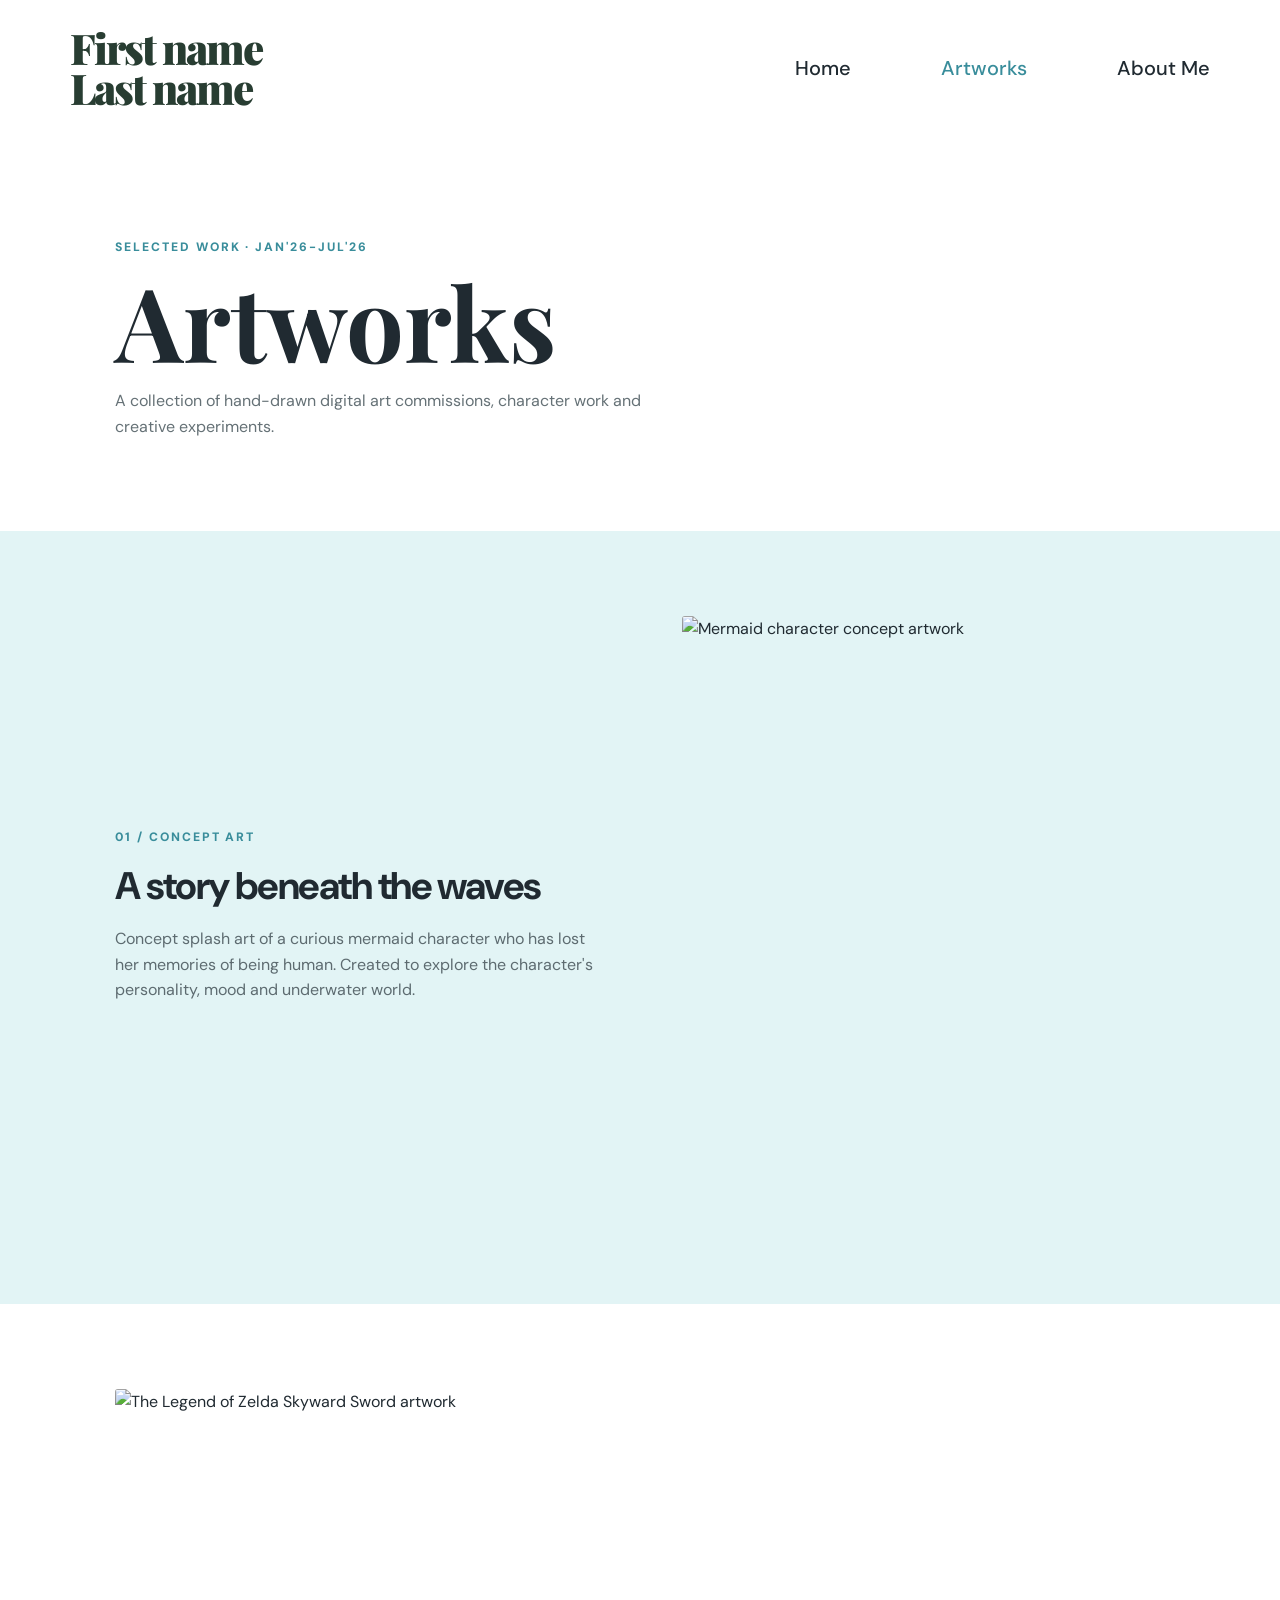
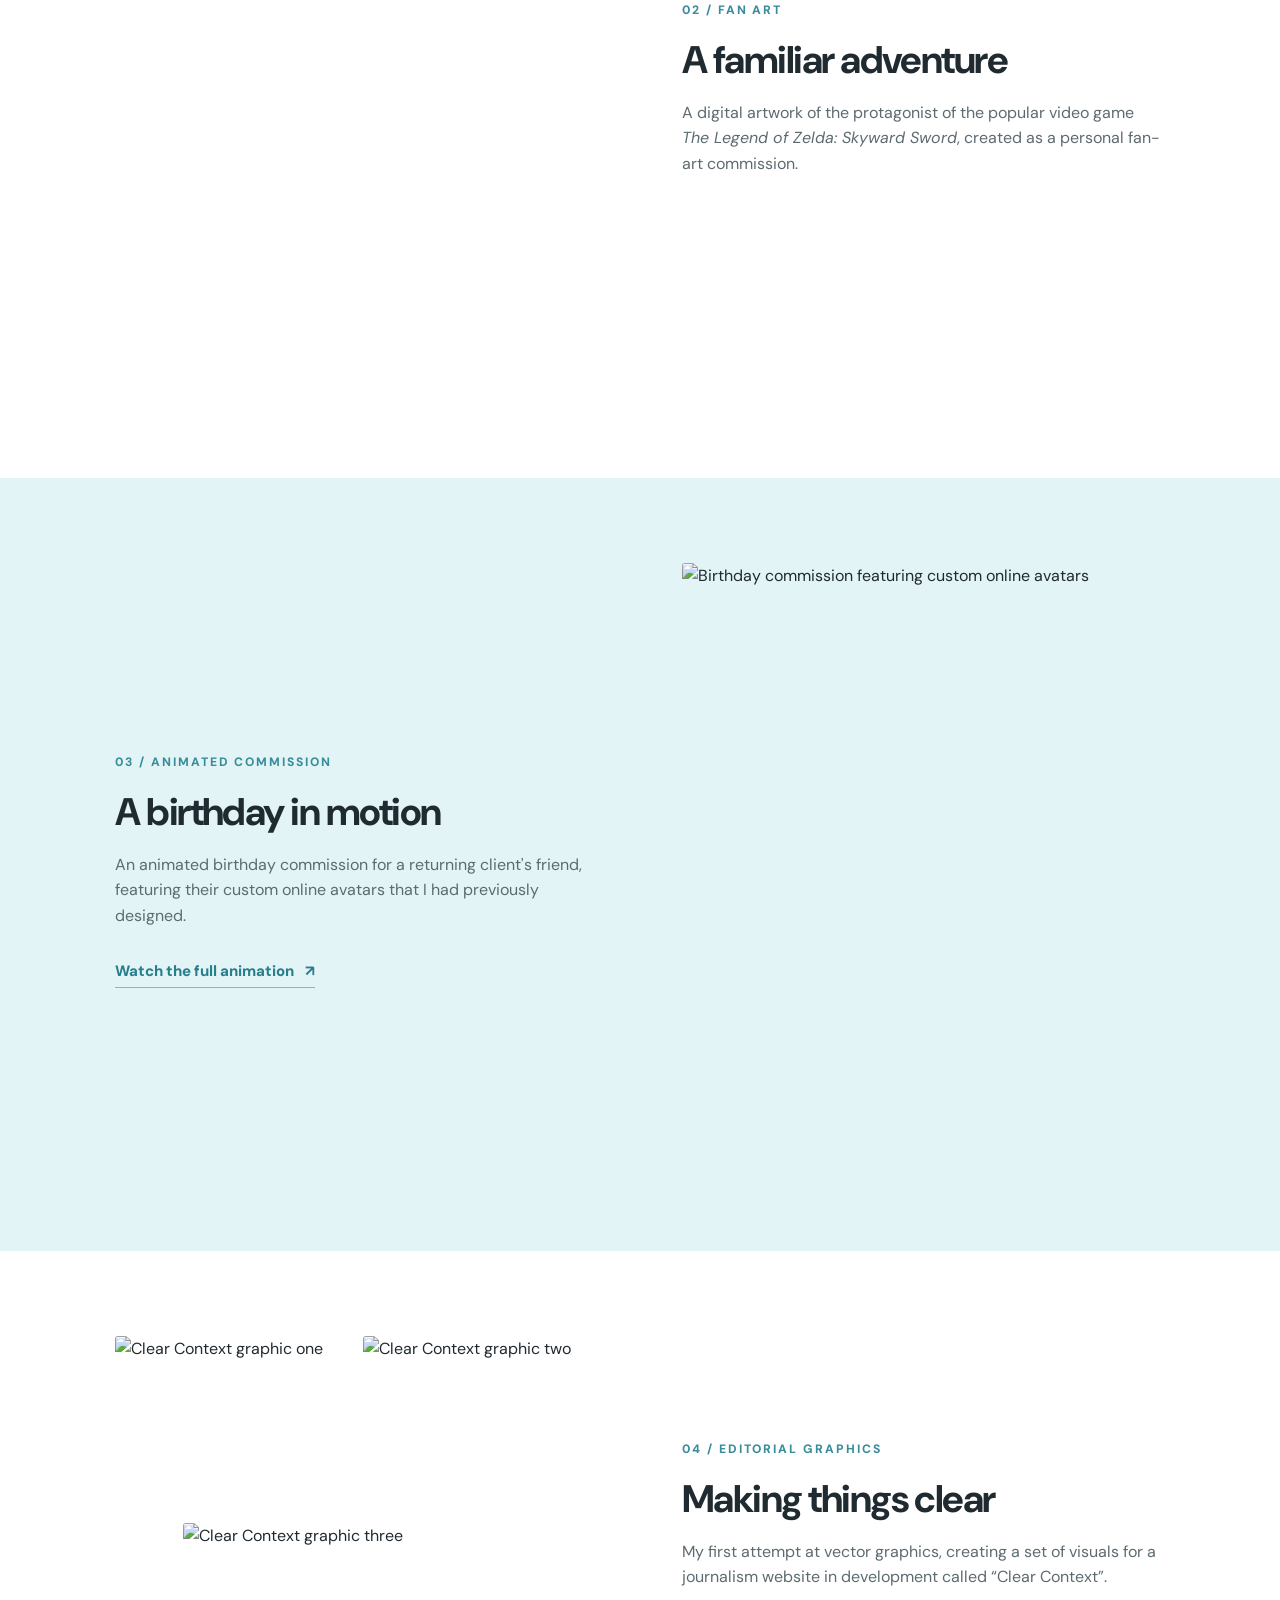
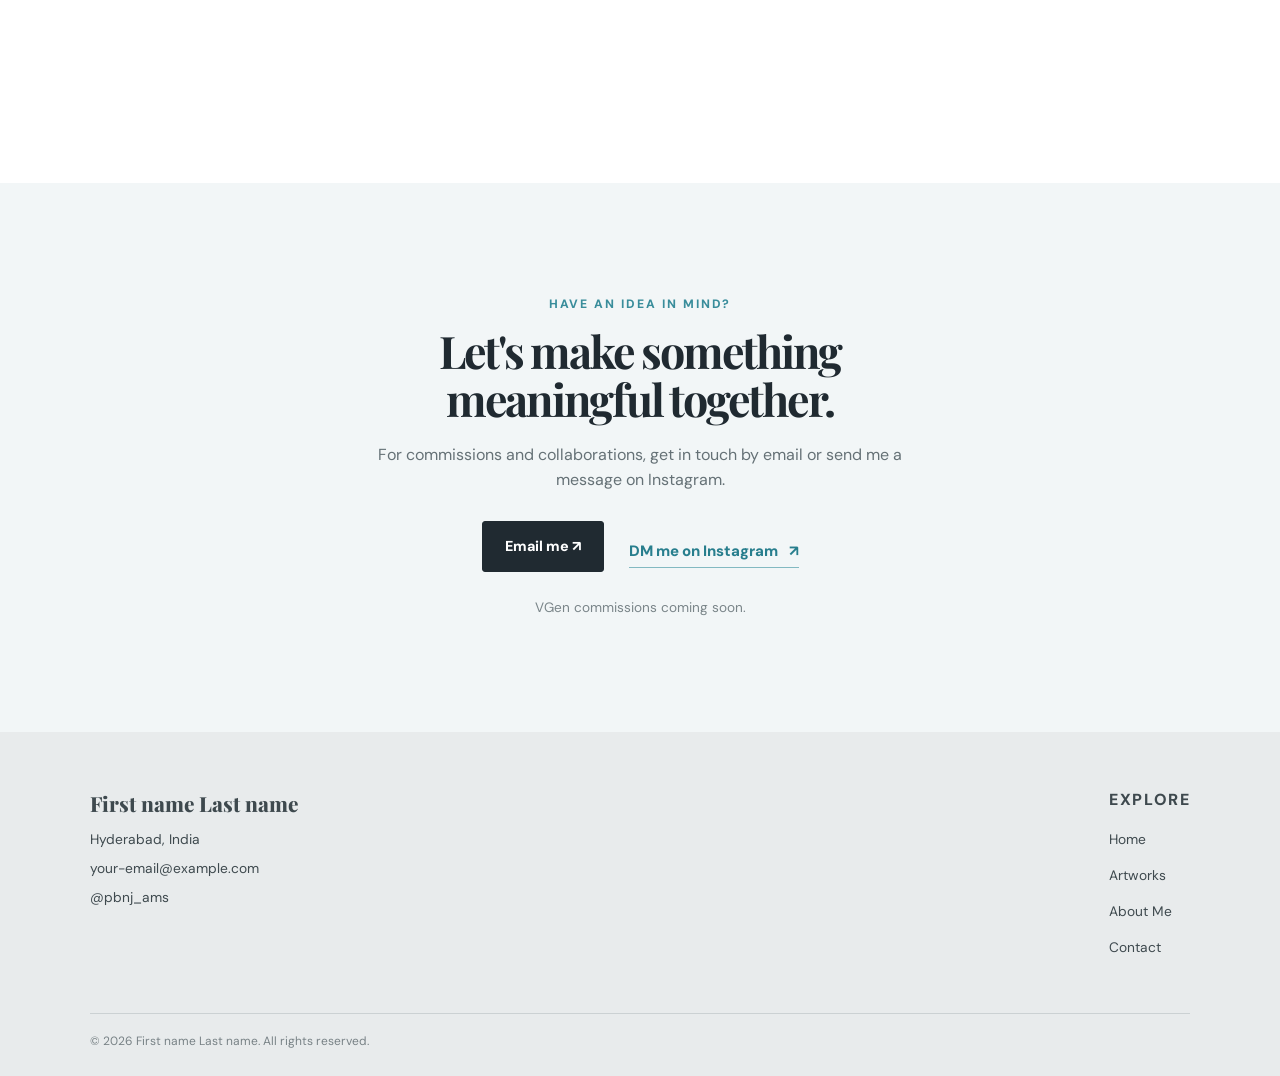
==== artworks_page.html @ 103b79a0 "Add files via upload" ====
<!DOCTYPE html>
<html lang="en">
<head>
    <meta charset="UTF-8">
    <meta name="viewport" content="width=device-width, initial-scale=1.0">
    <title>Artworks</title>
    <link rel="preconnect" href="https://fonts.googleapis.com">
    <link rel="preconnect" href="https://fonts.gstatic.com" crossorigin>
    <link href="https://fonts.googleapis.com/css2?family=DM+Sans:wght@400;500;600;700;800&family=Playfair+Display:wght@700;800;900&display=swap" rel="stylesheet">
    <link rel="stylesheet" href="styles.css">
</head>
<body>
    <nav class="navbar">
        <a class="wordmark" href="home_page.html">First name<br>Last name</a>
        <div class="nav-links">
            <a href="home_page.html">Home</a>
            <a class="active" href="artworks_page.html">Artworks</a>
            <a href="about_page.html">About Me</a>
        </div>
    </nav>

    <main>
        <header class="page-intro">
            <p class="section-kicker">Selected work · Jan'26-Jul'26</p>
            <h1>Artworks</h1>
            <p>A collection of hand-drawn digital art commissions, character work and creative experiments.</p>
        </header>

        <section class="artwork-row artwork-blue">
            <div class="artwork-copy">
                <p class="work-number">01 / CONCEPT ART</p>
                <h2>A story beneath the waves</h2>
                <p>Concept splash art of a curious mermaid character who has lost her memories of being human. Created to explore the character's personality, mood and underwater world.</p>
            </div>
            <div class="artwork-image">
                <img src="./Images/UW Study fc.png" alt="Mermaid character concept artwork">
            </div>
        </section>

        <section class="artwork-row artwork-white reverse">
            <div class="artwork-copy">
                <p class="work-number">02 / FAN ART</p>
                <h2>A familiar adventure</h2>
                <p>A digital artwork of the protagonist of the popular video game <em>The Legend of Zelda: Skyward Sword</em>, created as a personal fan-art commission.</p>
            </div>
            <div class="artwork-image">
                <img src="./Images/linksbluebday1.png" alt="The Legend of Zelda Skyward Sword artwork">
            </div>
        </section>

        <section class="artwork-row artwork-blue">
            <div class="artwork-copy">
                <p class="work-number">03 / ANIMATED COMMISSION</p>
                <h2>A birthday in motion</h2>
                <p>An animated birthday commission for a returning client's friend, featuring their custom online avatars that I had previously designed.</p>
                <a class="text-link" href="#" aria-label="Animation link to be added">Watch the full animation <span>↗</span></a>
            </div>
            <div class="artwork-image">
                <a href="#" aria-label="Animation link to be added">
                    <img src="./Images/puchkie20final2.png" alt="Birthday commission featuring custom online avatars">
                </a>
            </div>
        </section>

        <section class="artwork-row artwork-white reverse clear-context-row">
            <div class="artwork-copy">
                <p class="work-number">04 / EDITORIAL GRAPHICS</p>
                <h2>Making things clear</h2>
                <p>My first attempt at vector graphics, creating a set of visuals for a journalism website in development called “Clear Context”.</p>
            </div>
            <div class="clear-context-images">
                <img src="./Images/clearcontext1.png" alt="Clear Context graphic one">
                <img src="./Images/clearcontext_2.png" alt="Clear Context graphic two">
                <img src="./Images/clearcontext3.png" alt="Clear Context graphic three">
            </div>
        </section>

        <section class="commission-cta">
            <p class="section-kicker">Have an idea in mind?</p>
            <h2>Let's make something<br>meaningful together.</h2>
            <p>For commissions and collaborations, get in touch by email or send me a message on Instagram.</p>
            <div class="contact-actions">
                <a class="button-link button-dark" href="mailto:your-email@example.com">Email me ↗</a>
                <a class="text-link" href="https://www.instagram.com/pbnj_ams/" target="_blank" rel="noopener">DM me on Instagram <span>↗</span></a>
            </div>
            <p class="contact-note">VGen commissions coming soon.</p>
        </section>
    </main>

    <footer class="site-footer">
        <div class="footer-contact">
            <a class="footer-wordmark" href="home_page.html">First name Last name</a>
            <p>Hyderabad, India</p>
            <p><a href="mailto:your-email@example.com">your-email@example.com</a></p>
            <p><a href="https://www.instagram.com/pbnj_ams/" target="_blank" rel="noopener">@pbnj_ams</a></p>
        </div>
        <div class="footer-nav">
            <p>Explore</p>
            <a href="home_page.html">Home</a>
            <a href="artworks_page.html">Artworks</a>
            <a href="about_page.html">About Me</a>
            <a href="mailto:your-email@example.com">Contact</a>
        </div>
        <p class="copyright">© 2026 First name Last name. All rights reserved.</p>
    </footer>
</body>
</html>
---- styles.css ----
* {
    box-sizing: border-box;
}

html {
    scroll-behavior: smooth;
}

body {
    margin: 0;
    background: #ffffff;
    color: #202a31;
    font-family: "DM Sans", Arial, sans-serif;
    line-height: 1.6;
}

img {
    display: block;
    max-width: 100%;
}

a {
    color: inherit;
    text-decoration: none;
}

.navbar {
    display: flex;
    justify-content: space-between;
    align-items: center;
    gap: 30px;
    padding: 28px 5.5%;
    background: #ffffff;
}

.wordmark {
    color: #283d32;
    font-family: "Playfair Display", Georgia, serif;
    font-size: clamp(1.8rem, 3.3vw, 3.4rem);
    font-weight: 900;
    line-height: 0.95;
    letter-spacing: -2px;
}

.nav-links {
    display: flex;
    align-items: center;
    justify-content: flex-end;
    gap: clamp(28px, 7vw, 110px);
}

.nav-links a {
    font-size: clamp(0.9rem, 1.7vw, 1.25rem);
    font-weight: 500;
    transition: color 0.2s ease;
}

.nav-links a:hover,
.nav-links a.active {
    color: #398d9b;
}

.hero {
    min-height: 650px;
    display: grid;
    grid-template-columns: 0.9fr 1.1fr;
    align-items: center;
    padding: 12px 0 70px 5.5%;
    overflow: hidden;
}

.hero-copy {
    position: relative;
    z-index: 2;
    padding: 35px 0;
}

.eyebrow,
.section-kicker,
.work-number {
    color: #398d9b;
    font-size: 0.76rem;
    font-weight: 800;
    letter-spacing: 0.16em;
    text-transform: uppercase;
}

.hero h1 {
    display: inline-block;
    margin: 18px -55px 20px 0;
    padding: 28px 48px 30px 0;
    background: #ffffff;
    color: #347f8d;
    font-family: "Playfair Display", Georgia, serif;
    font-size: clamp(2.7rem, 5.4vw, 5.7rem);
    font-weight: 900;
    line-height: 1.05;
    letter-spacing: -0.045em;
    text-transform: uppercase;
    transform: skewX(-5deg);
}

.hero-note {
    max-width: 390px;
    color: #59666b;
    font-size: 1rem;
}

.hero-image {
    height: 620px;
    margin-left: -10px;
    overflow: hidden;
}

.hero-image img {
    width: 100%;
    height: 100%;
    object-fit: cover;
    object-position: center;
}

.about-preview {
    display: grid;
    grid-template-columns: minmax(220px, 0.8fr) minmax(300px, 1.2fr) minmax(230px, 0.85fr);
    align-items: center;
    gap: 48px;
    padding: 105px 7%;
    background: #f3f6f7;
}

.about-image-wrap img {
    width: 100%;
    height: 430px;
    object-fit: cover;
    border-radius: 22px;
    background: #dcebed;
}

.about-copy h2,
.goals-copy h2,
.instagram-cta h2,
.artworks-prompt h2,
.commission-cta h2 {
    margin: 8px 0 20px;
    font-size: clamp(2rem, 3.5vw, 3.5rem);
    line-height: 1.08;
    letter-spacing: -0.05em;
}

.about-copy h2 span {
    color: #398d9b;
}

.about-copy p {
    color: #566267;
}

.text-link {
    display: inline-block;
    margin-top: 14px;
    color: #287e8d;
    font-size: 0.94rem;
    font-weight: 800;
    border-bottom: 1px solid #83b9c1;
    padding-bottom: 4px;
}

.text-link span {
    padding-left: 8px;
}

.skills-box {
    padding-left: 28px;
    border-left: 1px solid #cbd9dc;
}

.skills-box h2 {
    margin: 6px 0 16px;
    font-size: 2rem;
    text-transform: uppercase;
}

.skills-list {
    margin: 0;
    padding: 0;
    list-style: none;
}

.skills-list li {
    padding: 8px 0;
    border-bottom: 1px solid #d9e2e4;
    font-size: 0.9rem;
}

.skills-box h3 {
    margin: 25px 0 12px;
    font-size: 1rem;
    text-transform: uppercase;
    letter-spacing: 0.08em;
}

.software-list {
    display: flex;
    flex-wrap: wrap;
    gap: 12px;
}

.software-item {
    display: flex;
    align-items: center;
    gap: 7px;
    padding: 8px 10px;
    background: #ffffff;
    border: 1px solid #dce6e8;
    border-radius: 9px;
    font-size: 0.72rem;
    font-weight: 700;
}

.software-item img {
    width: 25px;
    height: 25px;
    object-fit: contain;
}

.goals-section {
    display: grid;
    grid-template-columns: 0.9fr 1.1fr;
    align-items: center;
    gap: 8%;
    padding: 105px 9%;
    background: #dff4f5;
}

.goals-image {
    padding: 28px;
}

.goals-image img {
    width: 100%;
    height: 390px;
    object-fit: cover;
    border-radius: 4px;
    background: #c8e8eb;
}

.goal-group {
    margin-top: 28px;
}

.goal-group h3 {
    margin-bottom: 8px;
    font-size: 1rem;
}

.goal-group h3 span {
    color: #648187;
    font-size: 0.82rem;
    font-weight: 500;
}

.goal-group ul {
    margin: 0;
    padding-left: 20px;
    color: #53676b;
}

.goal-group li {
    padding: 4px 0;
}

.instagram-cta {
    display: flex;
    justify-content: space-between;
    align-items: center;
    gap: 50px;
    padding: 95px 9%;
    background: #ffffff;
}

.instagram-cta > div:first-child {
    max-width: 520px;
}

.instagram-cta p:not(.section-kicker) {
    color: #657176;
}

.instagram-stats {
    display: flex;
    align-items: center;
    gap: 30px;
    flex-wrap: wrap;
}

.instagram-stats div {
    display: flex;
    flex-direction: column;
}

.instagram-stats strong {
    color: #347f8d;
    font-size: 2rem;
    line-height: 1.1;
}

.instagram-stats span {
    max-width: 130px;
    color: #657176;
    font-size: 0.76rem;
}

.button-link {
    display: inline-block;
    padding: 13px 22px;
    background: #347f8d;
    color: #ffffff;
    border: 1px solid #347f8d;
    border-radius: 3px;
    font-size: 0.9rem;
    font-weight: 800;
    transition: background 0.2s ease, color 0.2s ease;
}

.button-link:hover {
    background: #ffffff;
    color: #347f8d;
}

.artworks-prompt {
    padding: 75px 7%;
    text-align: center;
    background: #f2f6f7;
}

.artworks-prompt h2 {
    margin-bottom: 28px;
}

.button-dark {
    background: #202a31;
    border-color: #202a31;
}

.button-dark:hover {
    color: #202a31;
}

.site-footer {
    display: grid;
    grid-template-columns: 1fr auto;
    gap: 30px;
    padding: 55px 7% 25px;
    background: #e8ebec;
    color: #3e494e;
}

.footer-wordmark {
    font-family: "Playfair Display", Georgia, serif;
    font-size: 1.3rem;
    font-weight: 800;
}

.footer-contact p,
.footer-nav a {
    margin: 7px 0;
    font-size: 0.86rem;
}

.footer-contact a:hover,
.footer-nav a:hover {
    color: #287e8d;
}

.footer-nav {
    display: flex;
    flex-direction: column;
    align-items: flex-start;
}

.footer-nav p {
    margin: 0 0 8px;
    font-weight: 800;
    text-transform: uppercase;
    letter-spacing: 0.1em;
}

.copyright {
    grid-column: 1 / -1;
    margin: 18px 0 0;
    padding-top: 18px;
    border-top: 1px solid #cbd1d3;
    color: #788286;
    font-size: 0.75rem;
}

/* Page 2 */

.page-intro {
    padding: 90px 9% 75px;
    background: #ffffff;
}

.page-intro h1 {
    margin: 5px 0 15px;
    font-family: "Playfair Display", Georgia, serif;
    font-size: clamp(3.5rem, 8vw, 7rem);
    line-height: 1;
}

.page-intro h1 span {
    color: #398d9b;
}

.page-intro > p:last-child {
    max-width: 570px;
    color: #657176;
}

.artwork-row {
    display: grid;
    grid-template-columns: 1fr 1fr;
    align-items: center;
    gap: 8%;
    padding: 85px 9%;
}

.artwork-blue {
    background: #e2f4f5;
}

.artwork-white {
    background: #ffffff;
}

.artwork-row.reverse .artwork-copy {
    order: 2;
}

.artwork-row.reverse .artwork-image,
.artwork-row.reverse .clear-context-images {
    order: 1;
}

.artwork-copy {
    max-width: 490px;
}

.work-number {
    margin-bottom: 18px;
}

.artwork-copy h2 {
    margin: 0 0 18px;
    font-size: clamp(1.8rem, 3vw, 3rem);
    line-height: 1.12;
    letter-spacing: -0.04em;
}

.artwork-copy p:not(.work-number) {
    color: #5d6b70;
}

.artwork-image img {
    width: 100%;
    aspect-ratio: 4 / 5;
    object-fit: cover;
    border-radius: 3px;
}

.clear-context-images {
    display: grid;
    grid-template-columns: 1fr 1fr;
    gap: 12px;
    align-items: start;
}

.clear-context-images img {
    width: 100%;
    height: 175px;
    object-fit: cover;
    border-radius: 3px;
}

.clear-context-images img:last-child {
    grid-column: 1 / -1;
    width: 72%;
    justify-self: center;
}

.commission-cta {
    padding: 100px 9%;
    text-align: center;
    background: #f2f6f7;
}

.commission-cta h2 {
    margin-bottom: 18px;
    font-family: "Playfair Display", Georgia, serif;
}

.commission-cta > p:not(.section-kicker):not(.contact-note) {
    max-width: 540px;
    margin: 0 auto;
    color: #657176;
}

.contact-actions {
    display: flex;
    justify-content: center;
    align-items: center;
    gap: 25px;
    flex-wrap: wrap;
    margin-top: 28px;
}

.contact-note {
    margin-top: 25px;
    color: #7a8589;
    font-size: 0.85rem;
}

/* Flex box */
@media (max-width: 900px) {
    .about-preview {
        grid-template-columns: 0.8fr 1.2fr;
        gap: 35px;
    }

    .skills-box {
        grid-column: 1 / -1;
        padding: 25px 0 0;
        border-left: 0;
        border-top: 1px solid #cbd9dc;
    }

    .instagram-cta {
        align-items: flex-start;
        flex-direction: column;
    }
}

@media (max-width: 650px) {
    .navbar {
        align-items: flex-start;
        flex-direction: column;
        padding: 22px 6%;
        gap: 20px;
    }

    .wordmark {
        font-size: 2rem;
    }

    .nav-links {
        width: 100%;
        justify-content: space-between;
        gap: 12px;
    }

    .nav-links a {
        font-size: 0.9rem;
    }

    .hero {
        display: flex;
        flex-direction: column;
        align-items: stretch;
        min-height: 0;
        padding: 30px 6% 0;
    }

    .hero-copy {
        padding: 20px 0 0;
    }

    .hero h1 {
        margin: 12px 0 12px;
        padding: 0;
        background: transparent;
        color: #347f8d;
        font-size: clamp(2.5rem, 12vw, 4.5rem);
        transform: none;
    }

    .hero-note {
        max-width: 100%;
    }

    .hero-image {
        height: 340px;
        margin: 10px -6% 0;
        opacity: 0.58;
    }

    .about-preview {
        display: flex;
        flex-direction: column;
        align-items: stretch;
        padding: 65px 7%;
        gap: 30px;
    }

    .about-image-wrap img {
        height: 330px;
    }

    .skills-box {
        width: 100%;
    }

    .goals-section {
        display: flex;
        flex-direction: column;
        gap: 15px;
        padding: 65px 7%;
    }

    .goals-image {
        width: 100%;
        padding: 0;
    }

    .goals-image img {
        height: 260px;
    }

    .instagram-cta {
        padding: 65px 7%;
    }

    .instagram-stats {
        gap: 20px;
    }

    .site-footer {
        grid-template-columns: 1fr 1fr;
        padding: 40px 7% 22px;
    }

    .page-intro {
        padding: 65px 7% 50px;
    }

    .artwork-row {
        display: flex;
        flex-direction: column;
        align-items: stretch;
        gap: 28px;
        padding: 60px 7%;
    }

    .artwork-row.reverse .artwork-copy,
    .artwork-row.reverse .artwork-image,
    .artwork-row.reverse .clear-context-images {
        order: initial;
    }

    .artwork-image img {
        aspect-ratio: 4 / 5;
    }

    .clear-context-images img {
        height: 125px;
    }

    .commission-cta {
        padding: 70px 7%;
    }
}
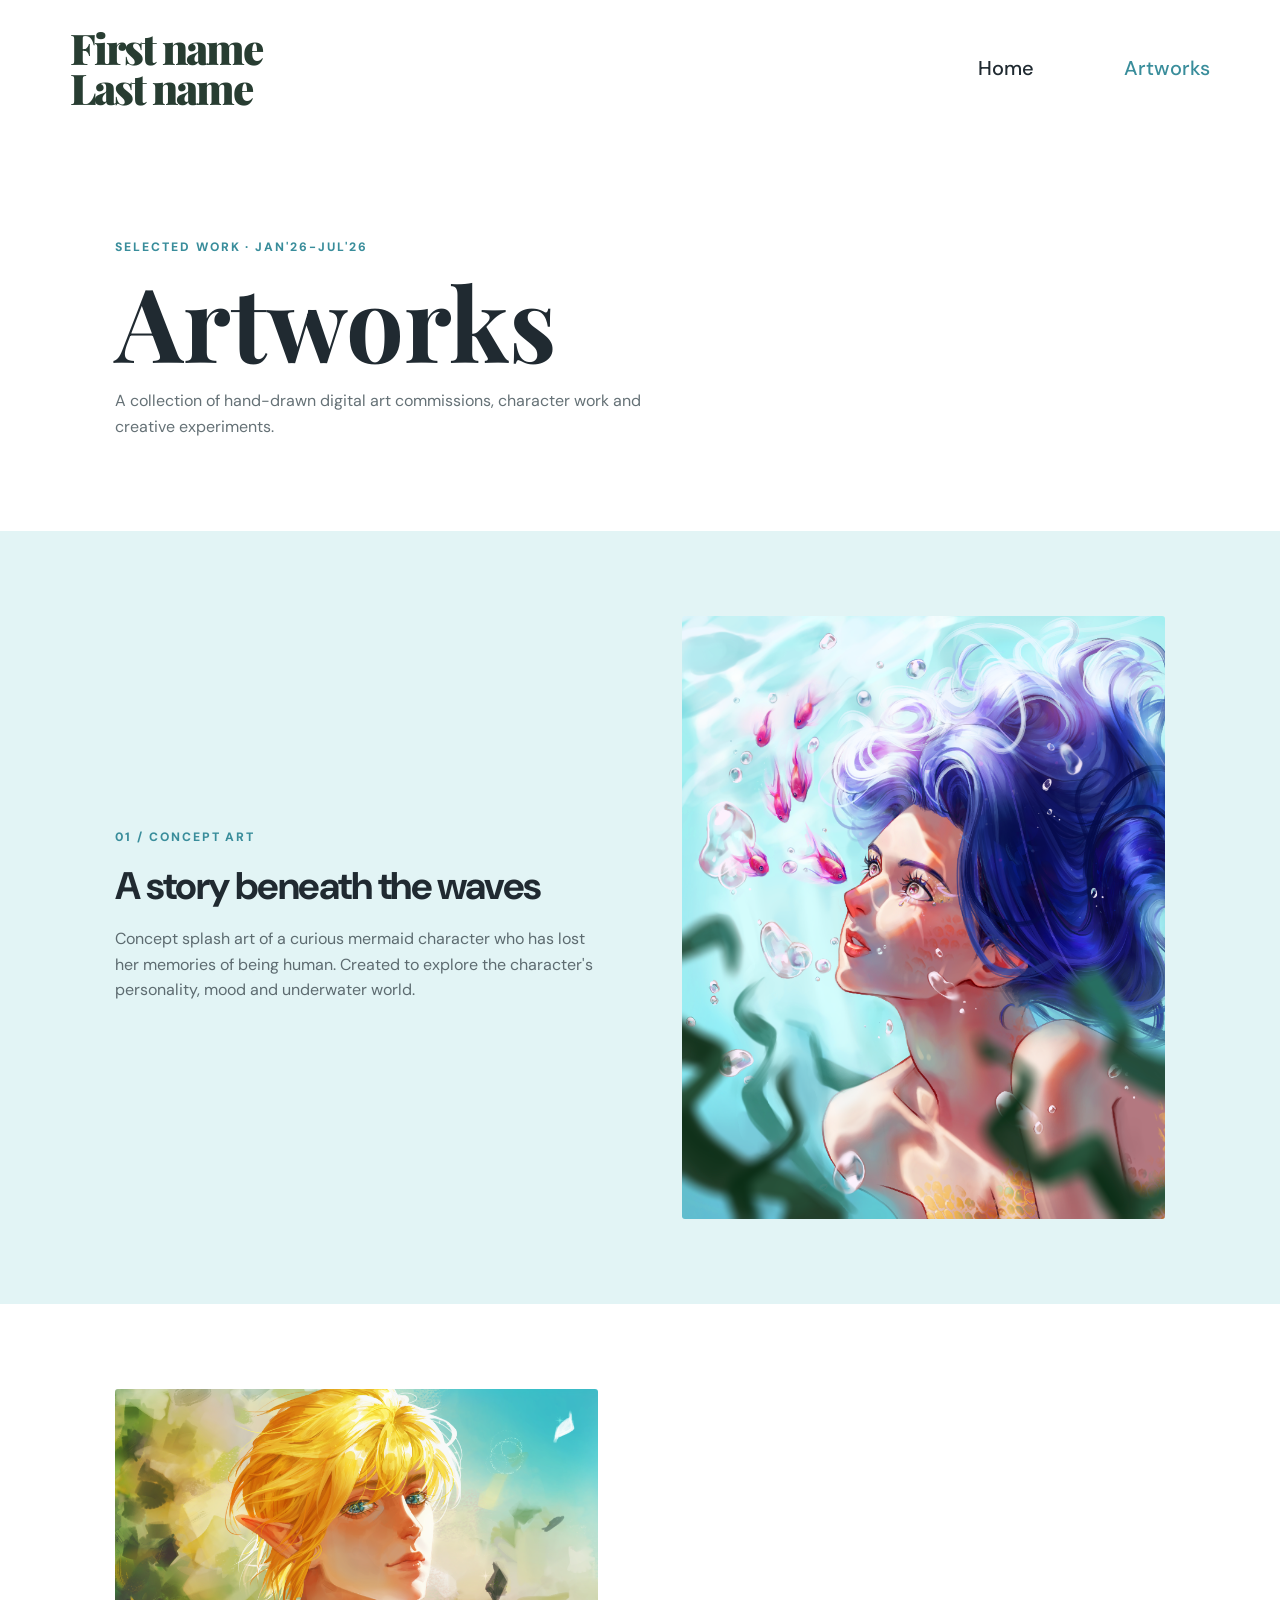
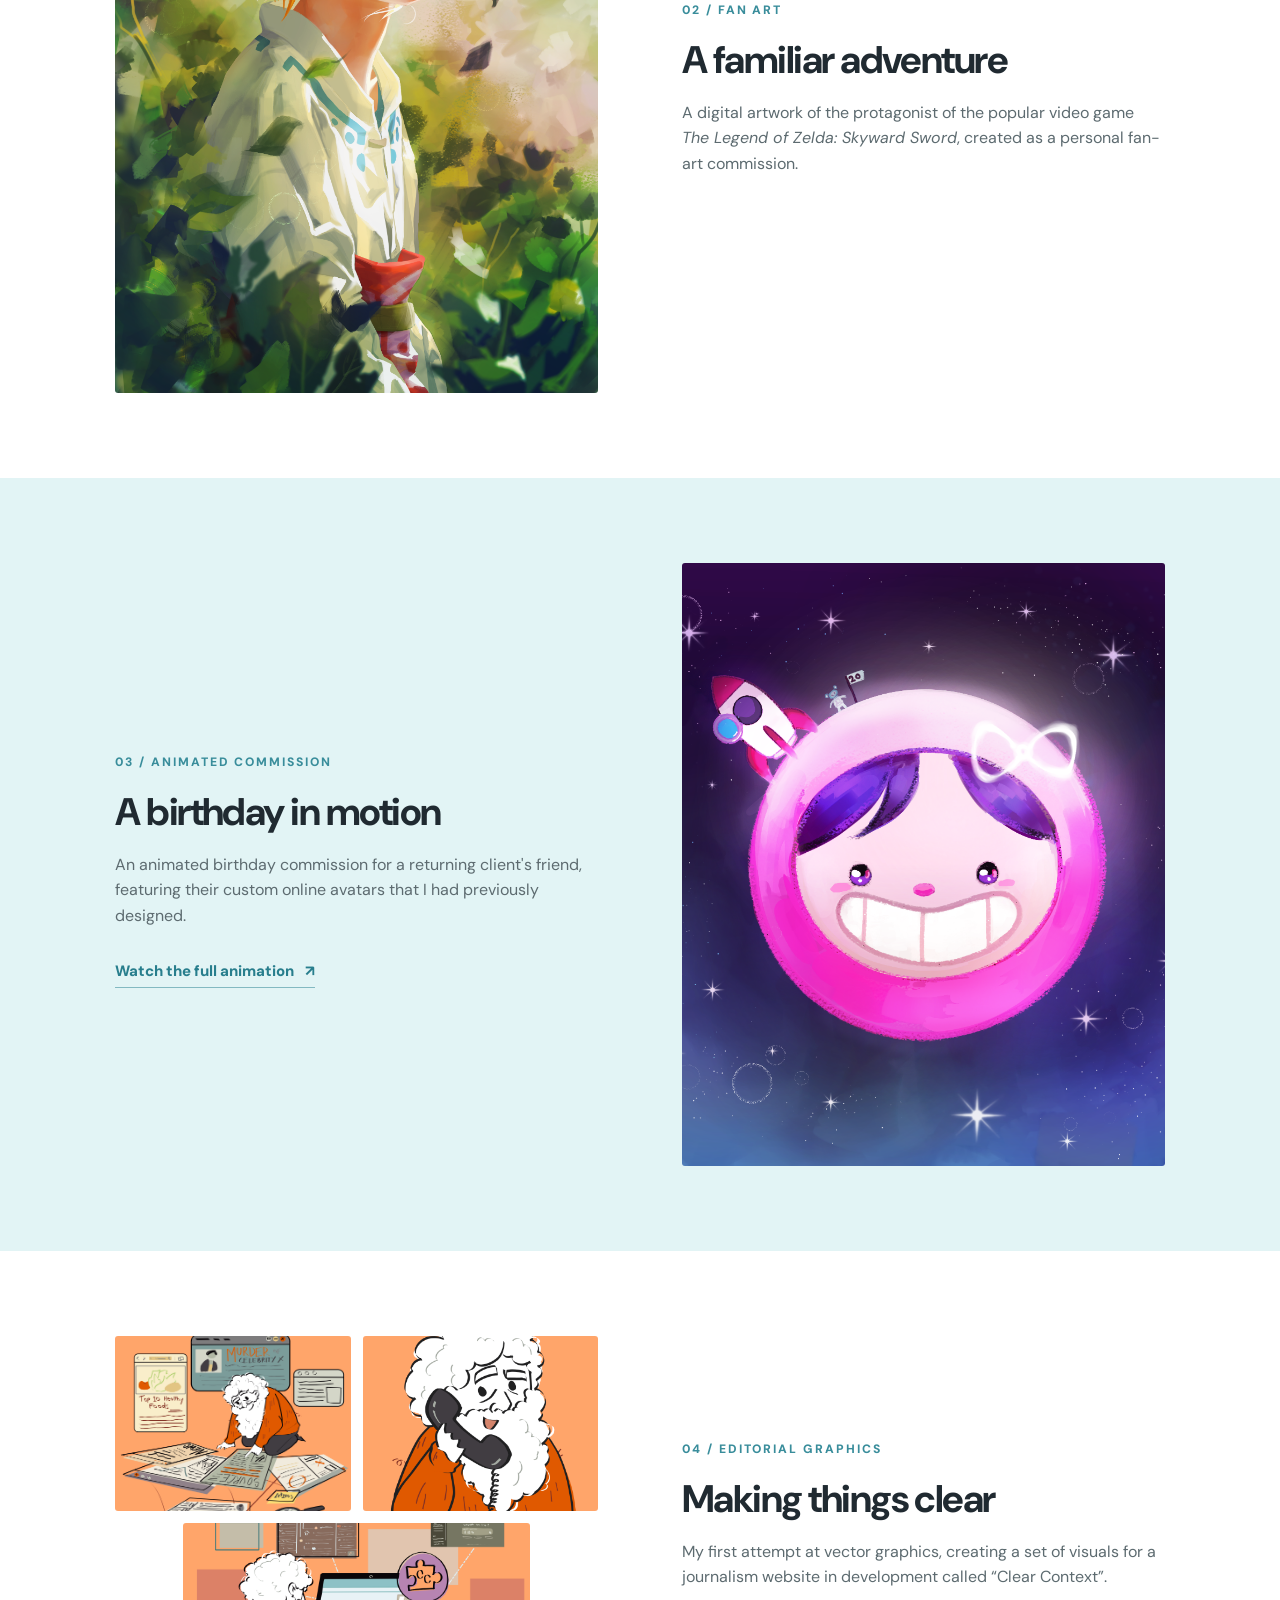
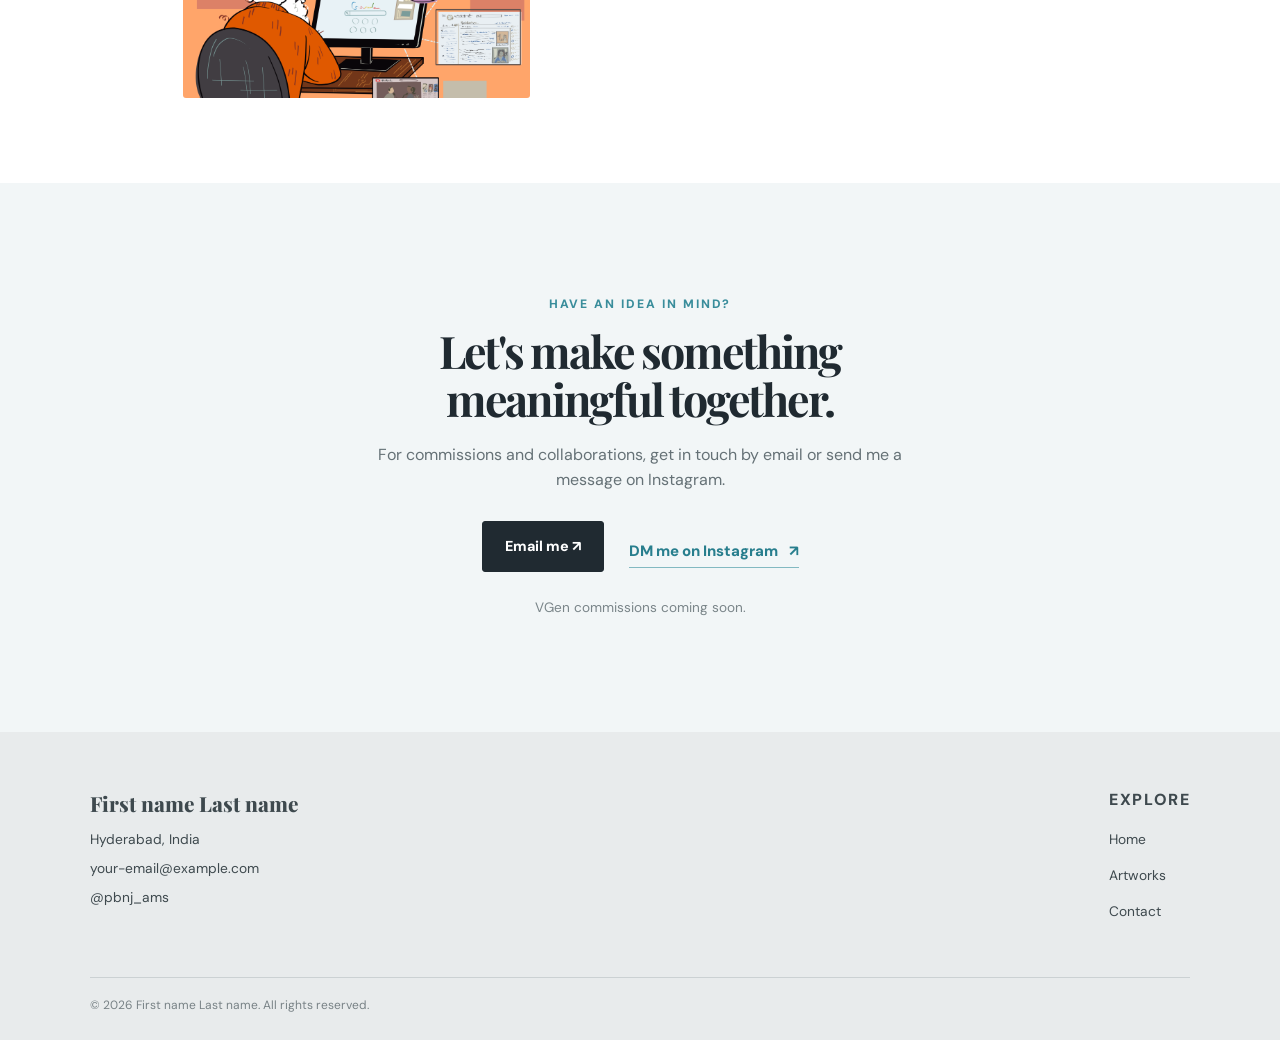
==== commit e941141c: "Update artworks_page.html" ====
--- a/artworks_page.html
+++ b/artworks_page.html
@@ -15,7 +15,6 @@
         <div class="nav-links">
             <a href="home_page.html">Home</a>
             <a class="active" href="artworks_page.html">Artworks</a>
-            <a href="about_page.html">About Me</a>
         </div>
     </nav>
 
@@ -98,7 +97,6 @@
             <p>Explore</p>
             <a href="home_page.html">Home</a>
             <a href="artworks_page.html">Artworks</a>
-            <a href="about_page.html">About Me</a>
             <a href="mailto:your-email@example.com">Contact</a>
         </div>
         <p class="copyright">© 2026 First name Last name. All rights reserved.</p>
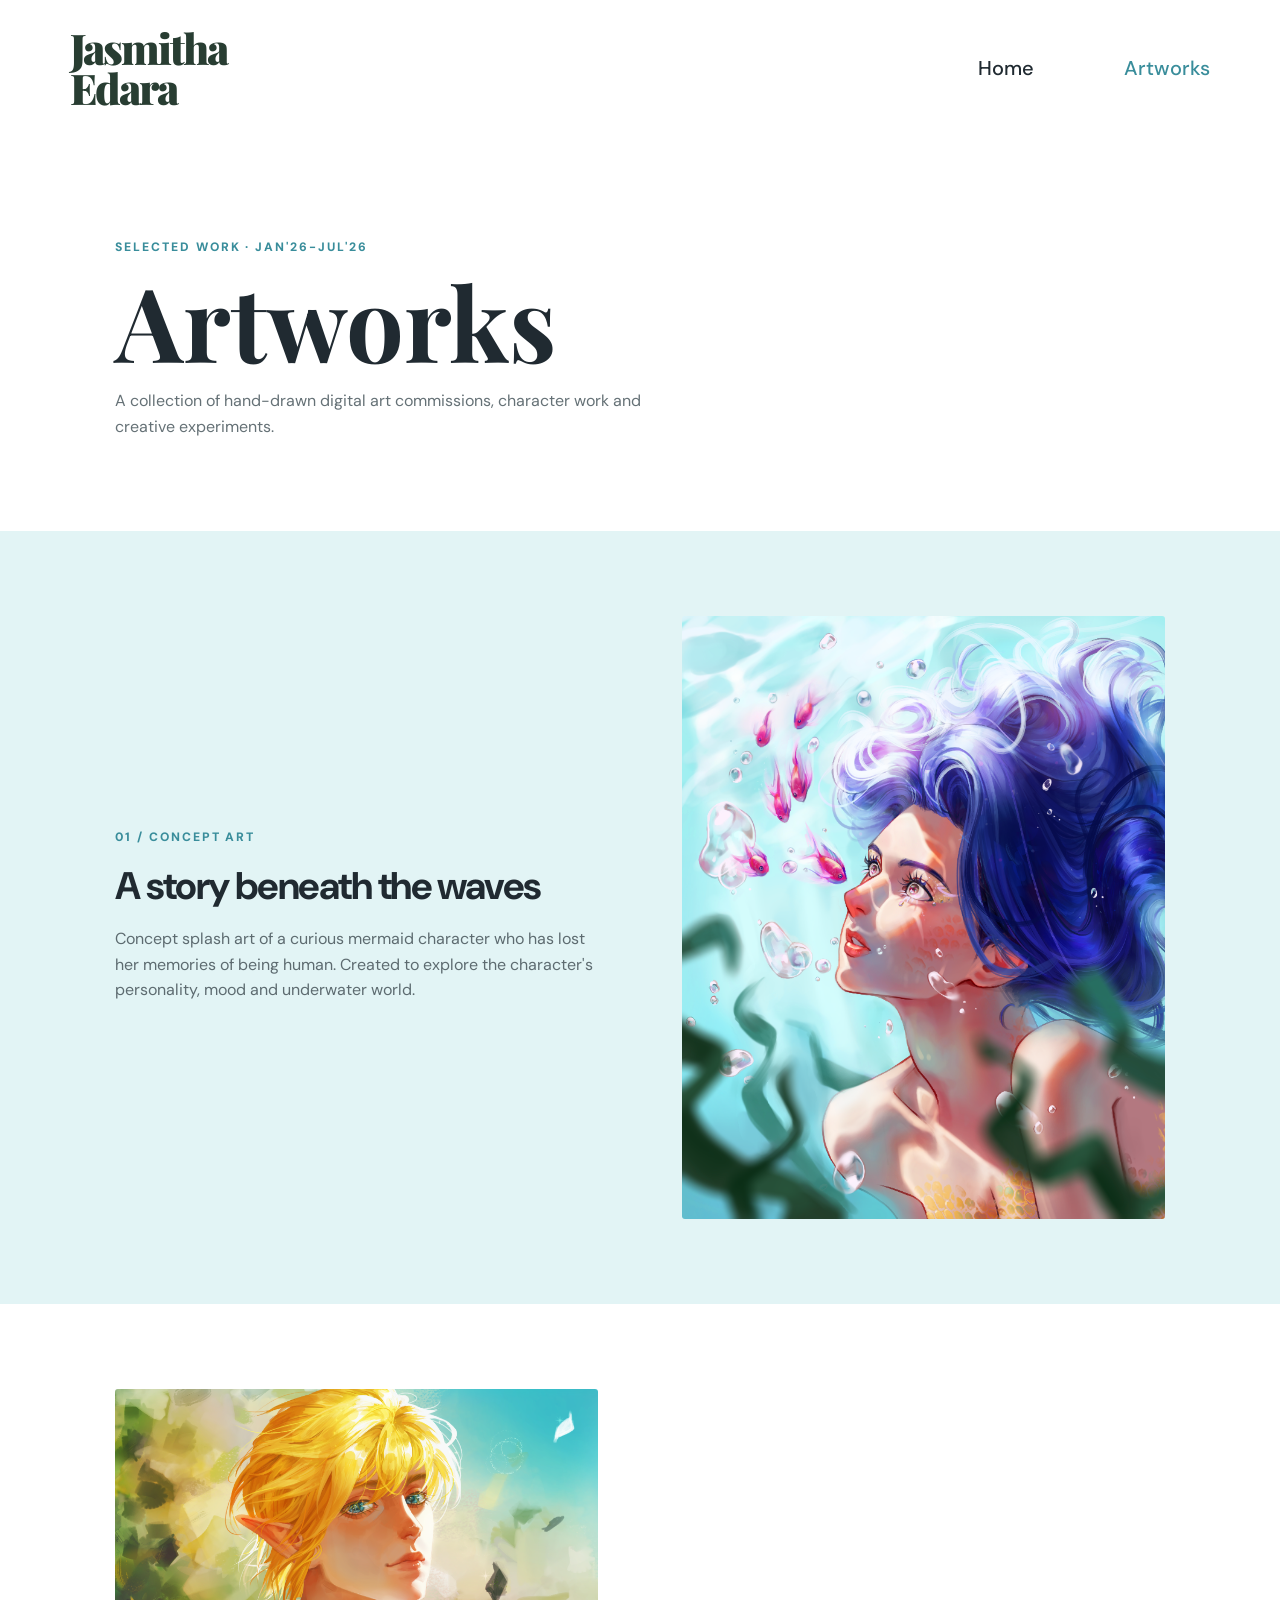
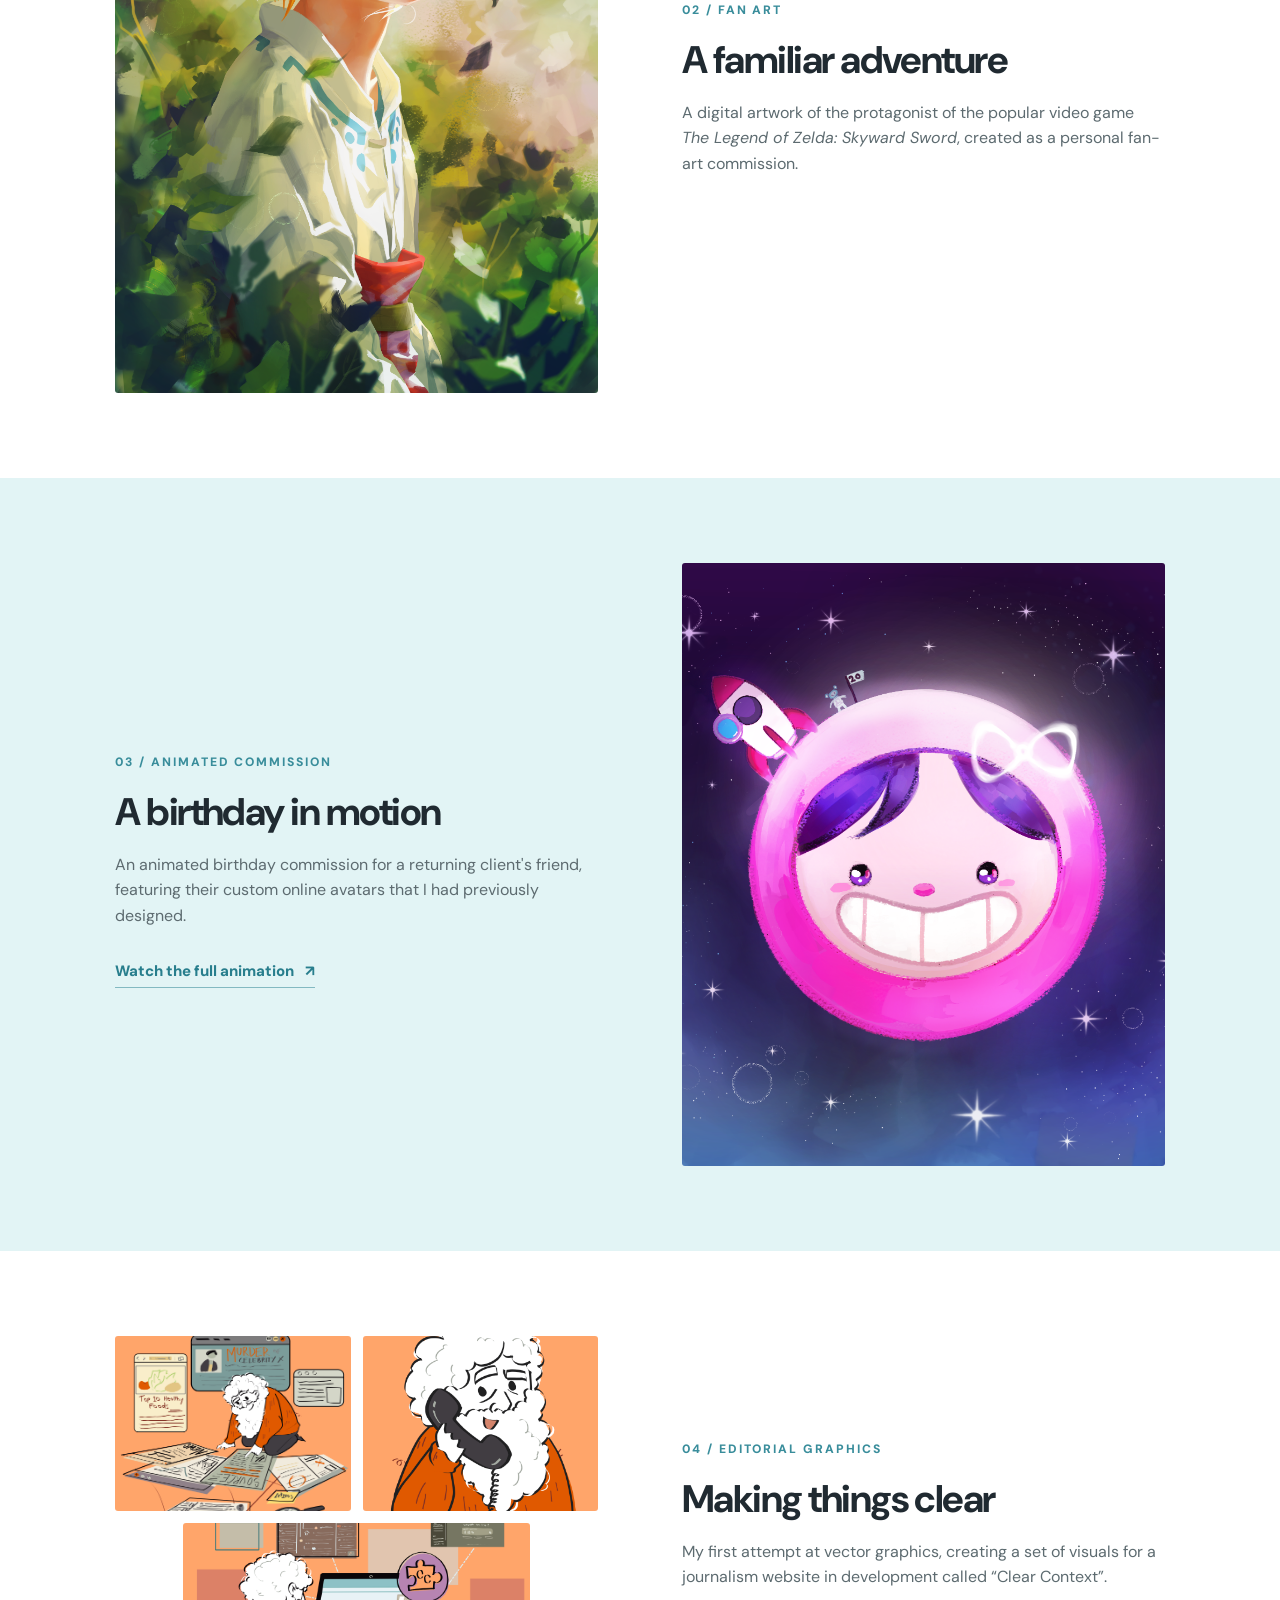
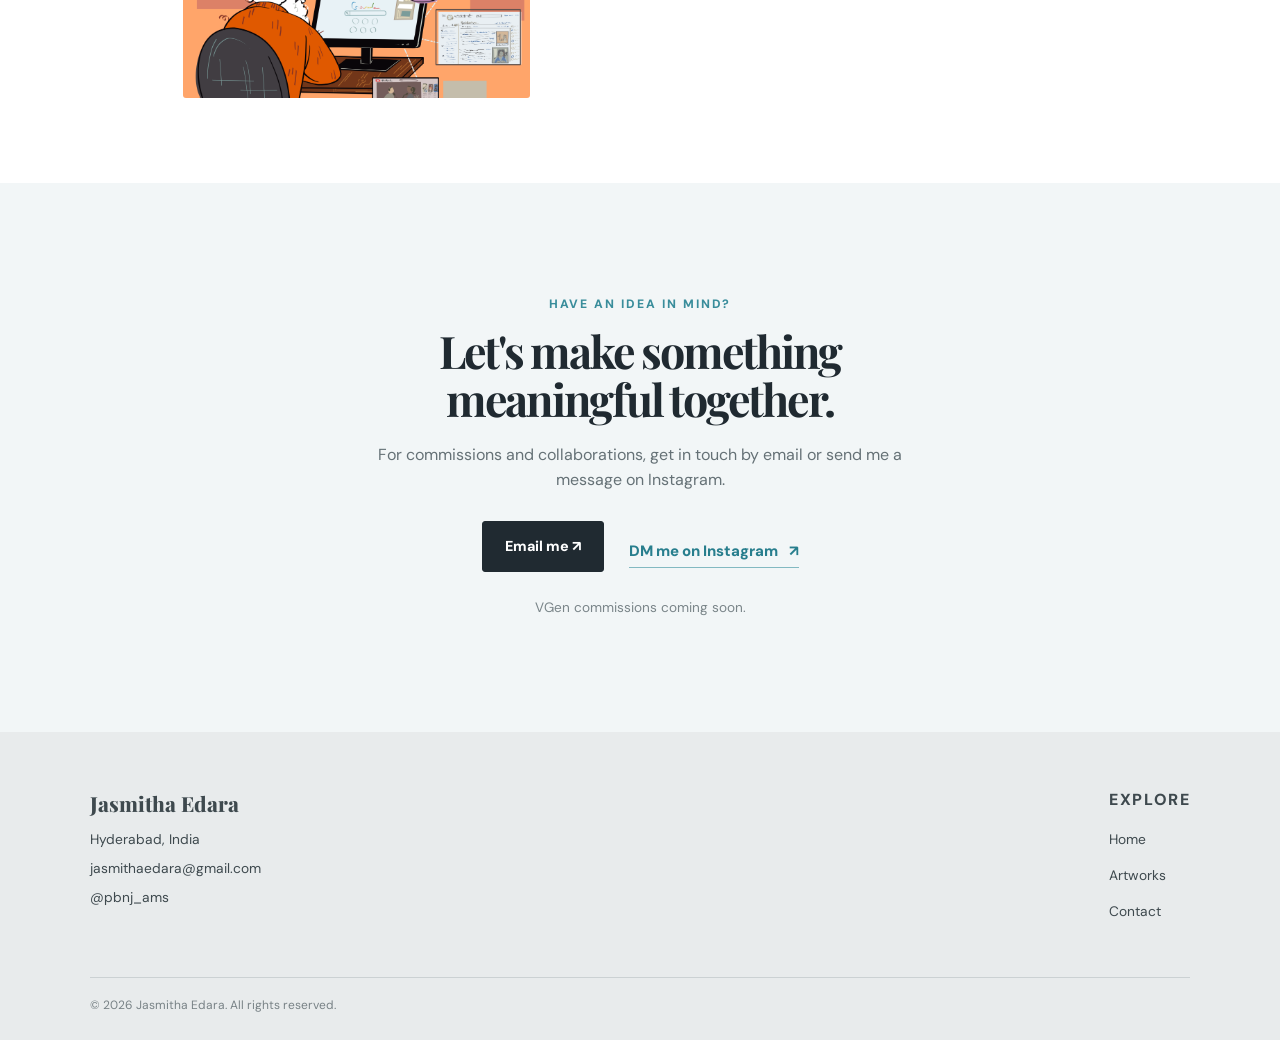
==== commit de0f0828: "Update artworks_page.html" ====
--- a/artworks_page.html
+++ b/artworks_page.html
@@ -11,9 +11,9 @@
 </head>
 <body>
     <nav class="navbar">
-        <a class="wordmark" href="home_page.html">First name<br>Last name</a>
+        <a class="wordmark" href="index.html">Jasmitha<br>Edara</a>
         <div class="nav-links">
-            <a href="home_page.html">Home</a>
+            <a href="index.html">Home</a>
             <a class="active" href="artworks_page.html">Artworks</a>
         </div>
     </nav>
@@ -79,7 +79,7 @@
             <h2>Let's make something<br>meaningful together.</h2>
             <p>For commissions and collaborations, get in touch by email or send me a message on Instagram.</p>
             <div class="contact-actions">
-                <a class="button-link button-dark" href="mailto:your-email@example.com">Email me ↗</a>
+                <a class="button-link button-dark" href="mailto:jasmithaedara@gmail.com">Email me ↗</a>
                 <a class="text-link" href="https://www.instagram.com/pbnj_ams/" target="_blank" rel="noopener">DM me on Instagram <span>↗</span></a>
             </div>
             <p class="contact-note">VGen commissions coming soon.</p>
@@ -88,18 +88,18 @@
 
     <footer class="site-footer">
         <div class="footer-contact">
-            <a class="footer-wordmark" href="home_page.html">First name Last name</a>
+            <a class="footer-wordmark" href="index.html">Jasmitha Edara</a>
             <p>Hyderabad, India</p>
-            <p><a href="mailto:your-email@example.com">your-email@example.com</a></p>
+            <p><a href="mailto:jasmithaedara@gmail.com">jasmithaedara@gmail.com</a></p>
             <p><a href="https://www.instagram.com/pbnj_ams/" target="_blank" rel="noopener">@pbnj_ams</a></p>
         </div>
         <div class="footer-nav">
             <p>Explore</p>
-            <a href="home_page.html">Home</a>
+            <a href="index.html">Home</a>
             <a href="artworks_page.html">Artworks</a>
-            <a href="mailto:your-email@example.com">Contact</a>
+            <a href="mailto:jasmithaedara@gmail.com">Contact</a>
         </div>
-        <p class="copyright">© 2026 First name Last name. All rights reserved.</p>
+        <p class="copyright">© 2026 Jasmitha Edara. All rights reserved.</p>
     </footer>
 </body>
 </html>
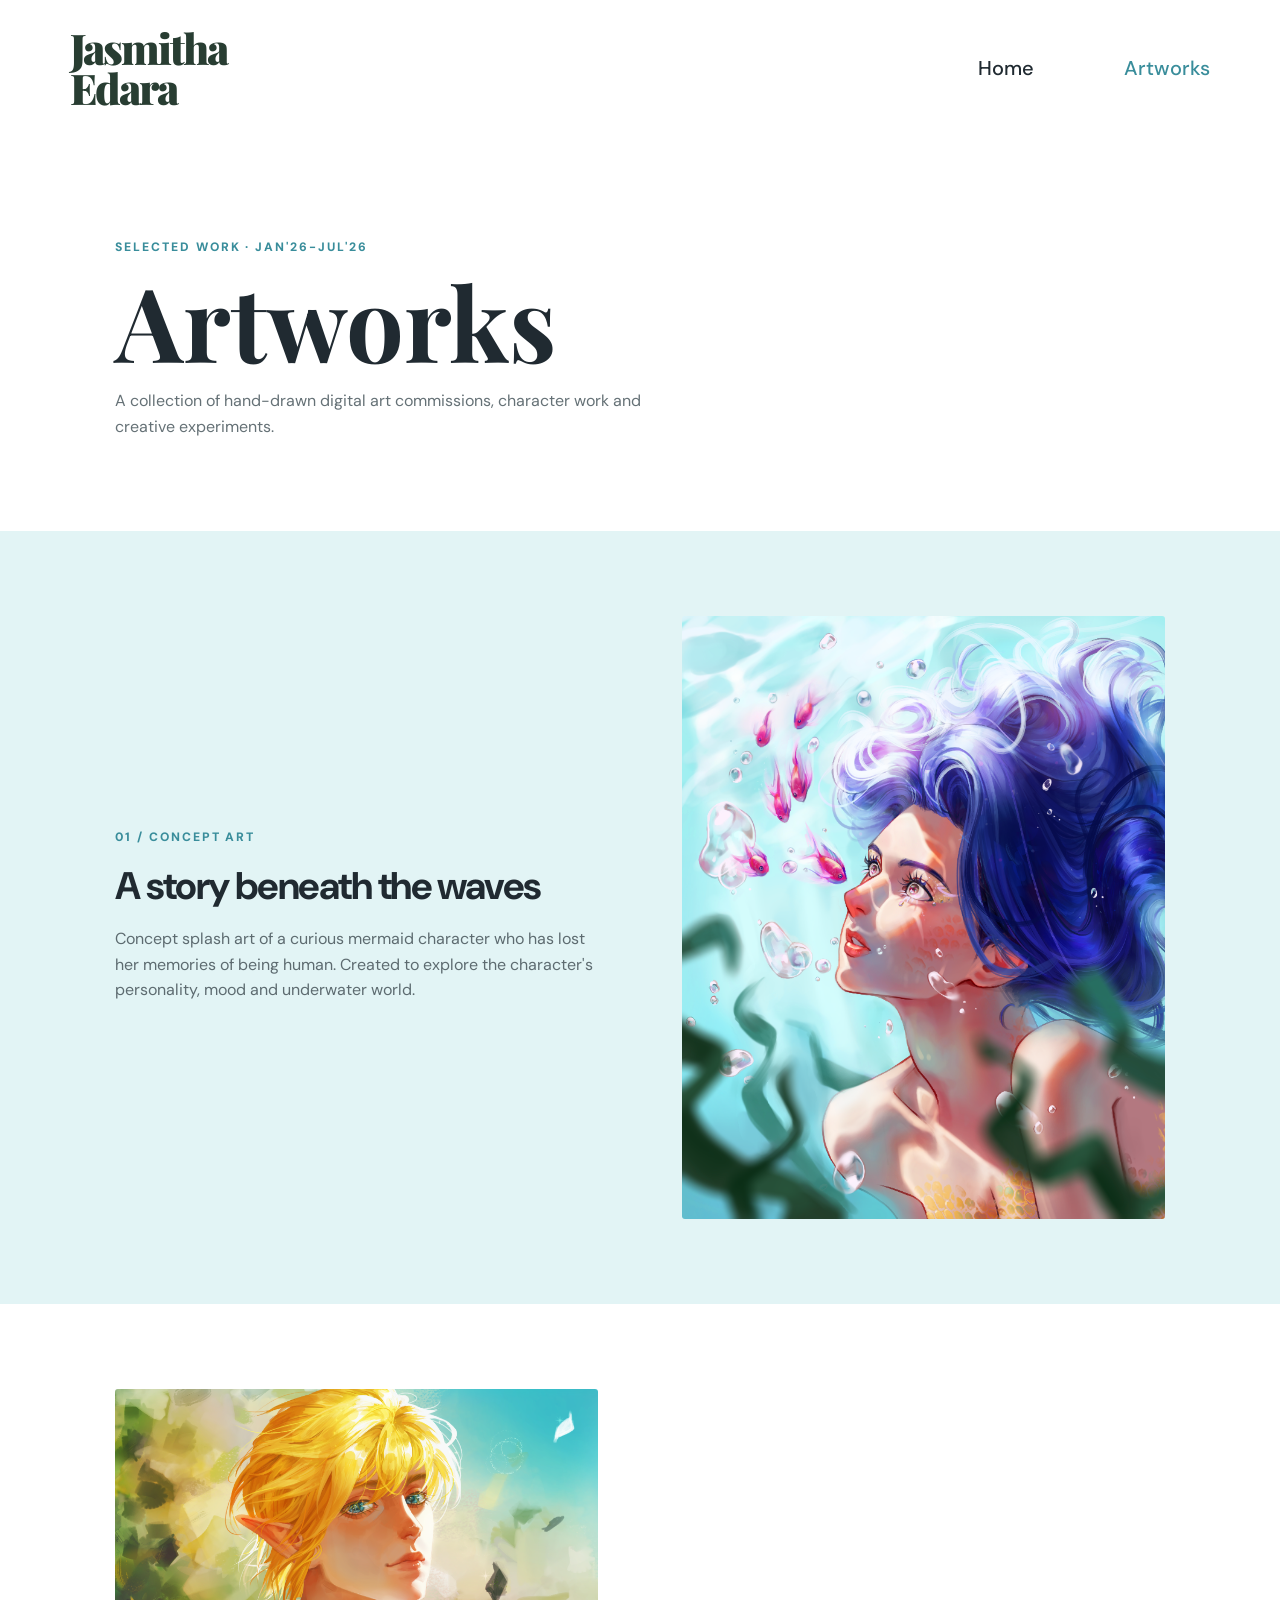
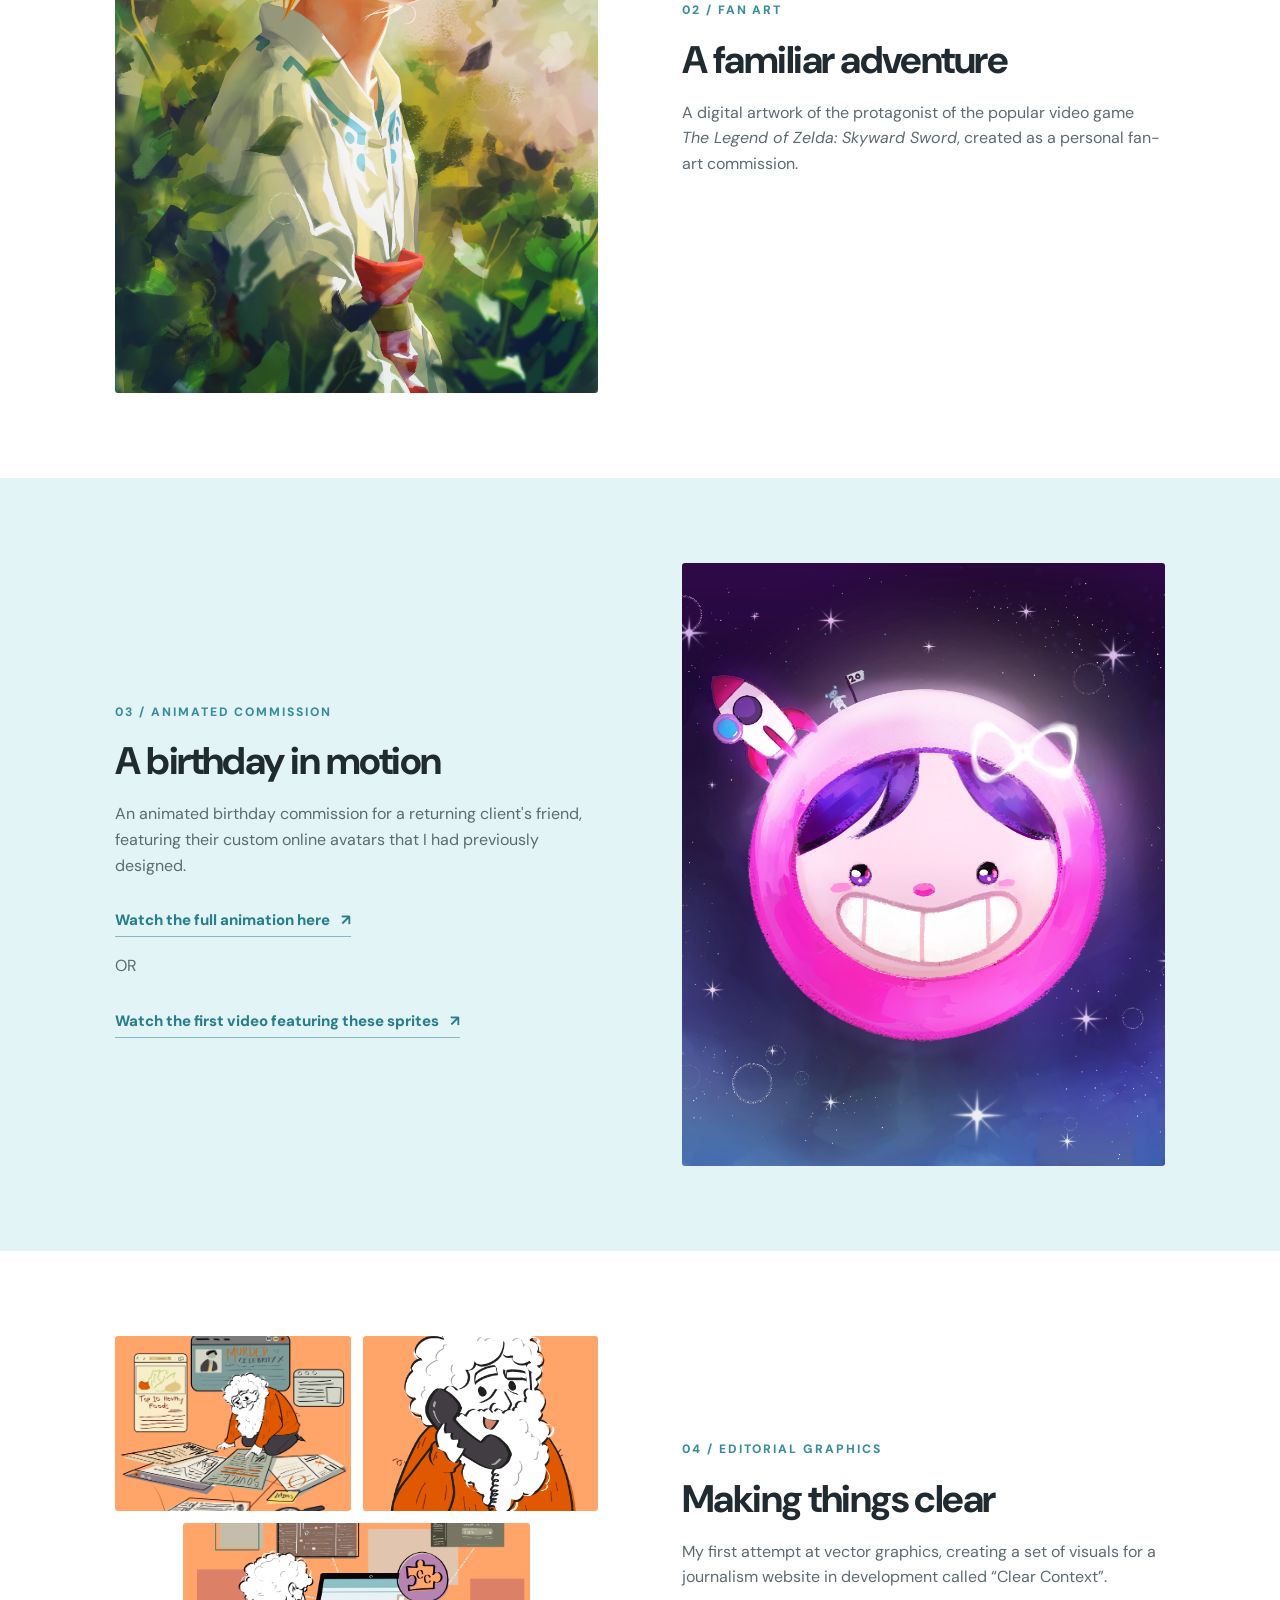
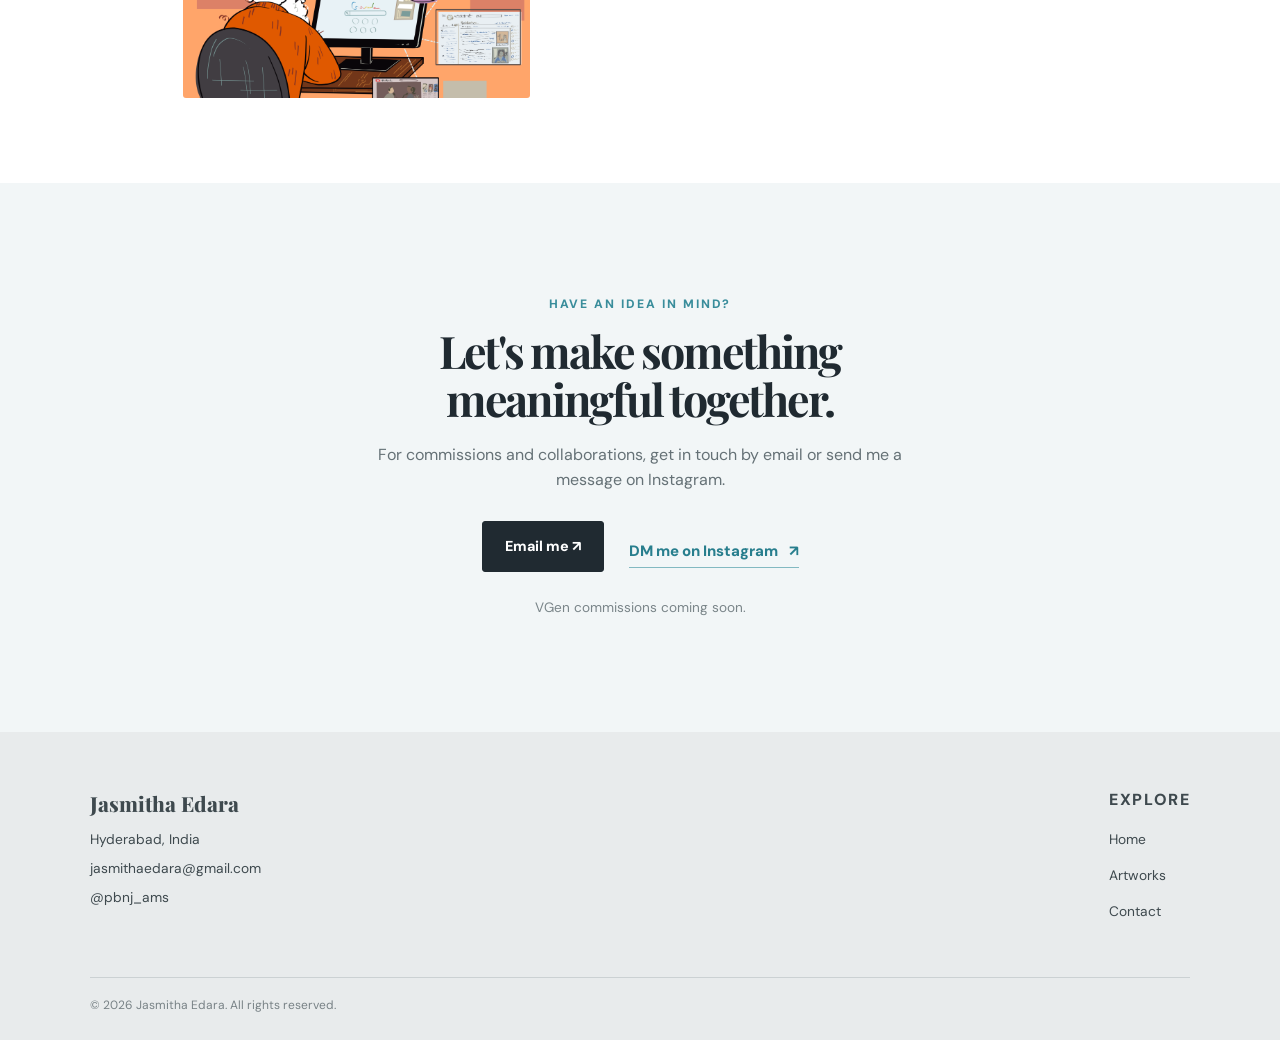
==== commit 8d1738ad: "Update artworks_page.html" ====
--- a/artworks_page.html
+++ b/artworks_page.html
@@ -52,10 +52,12 @@
                 <p class="work-number">03 / ANIMATED COMMISSION</p>
                 <h2>A birthday in motion</h2>
                 <p>An animated birthday commission for a returning client's friend, featuring their custom online avatars that I had previously designed.</p>
-                <a class="text-link" href="#" aria-label="Animation link to be added">Watch the full animation <span>↗</span></a>
+                <a class="text-link" href="https://drive.google.com/file/d/1KJQoiYlZv8KYkwk2SIhAXGOALU_Sj-td/view?usp=sharing" aria-label="Animation link to be added">Watch the full animation here <span>↗</span></a>
+                <p>OR</p>
+                <a class="text-link" href="https://drive.google.com/file/d/1woaco_djk_aWVVucNKSU8_0RJ239plxT/view?usp=sharing" aria-label="Animation link to be added">Watch the first video featuring these sprites <span>↗</span></a>
             </div>
             <div class="artwork-image">
-                <a href="#" aria-label="Animation link to be added">
+                <a href="https://drive.google.com/file/d/1KJQoiYlZv8KYkwk2SIhAXGOALU_Sj-td/view?usp=sharing" aria-label="Animation link to be added">
                     <img src="./Images/puchkie20final2.png" alt="Birthday commission featuring custom online avatars">
                 </a>
             </div>
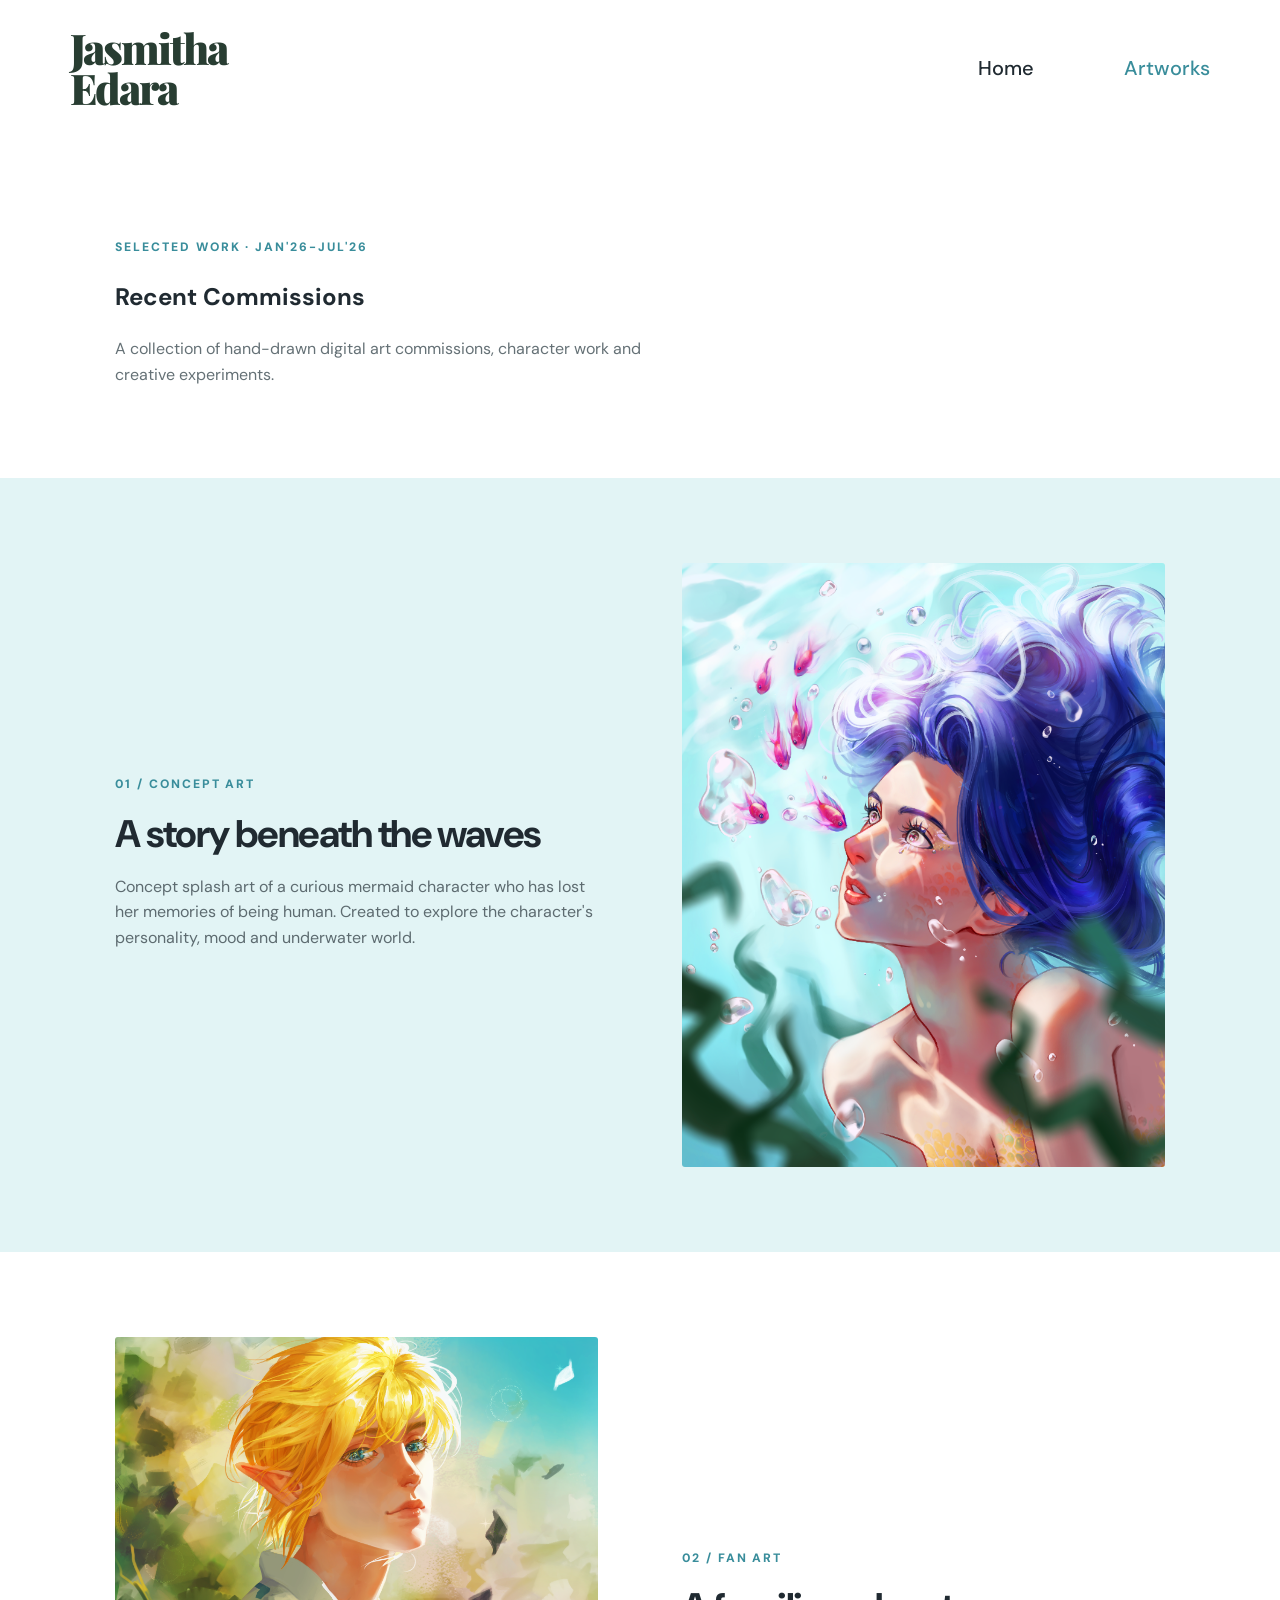
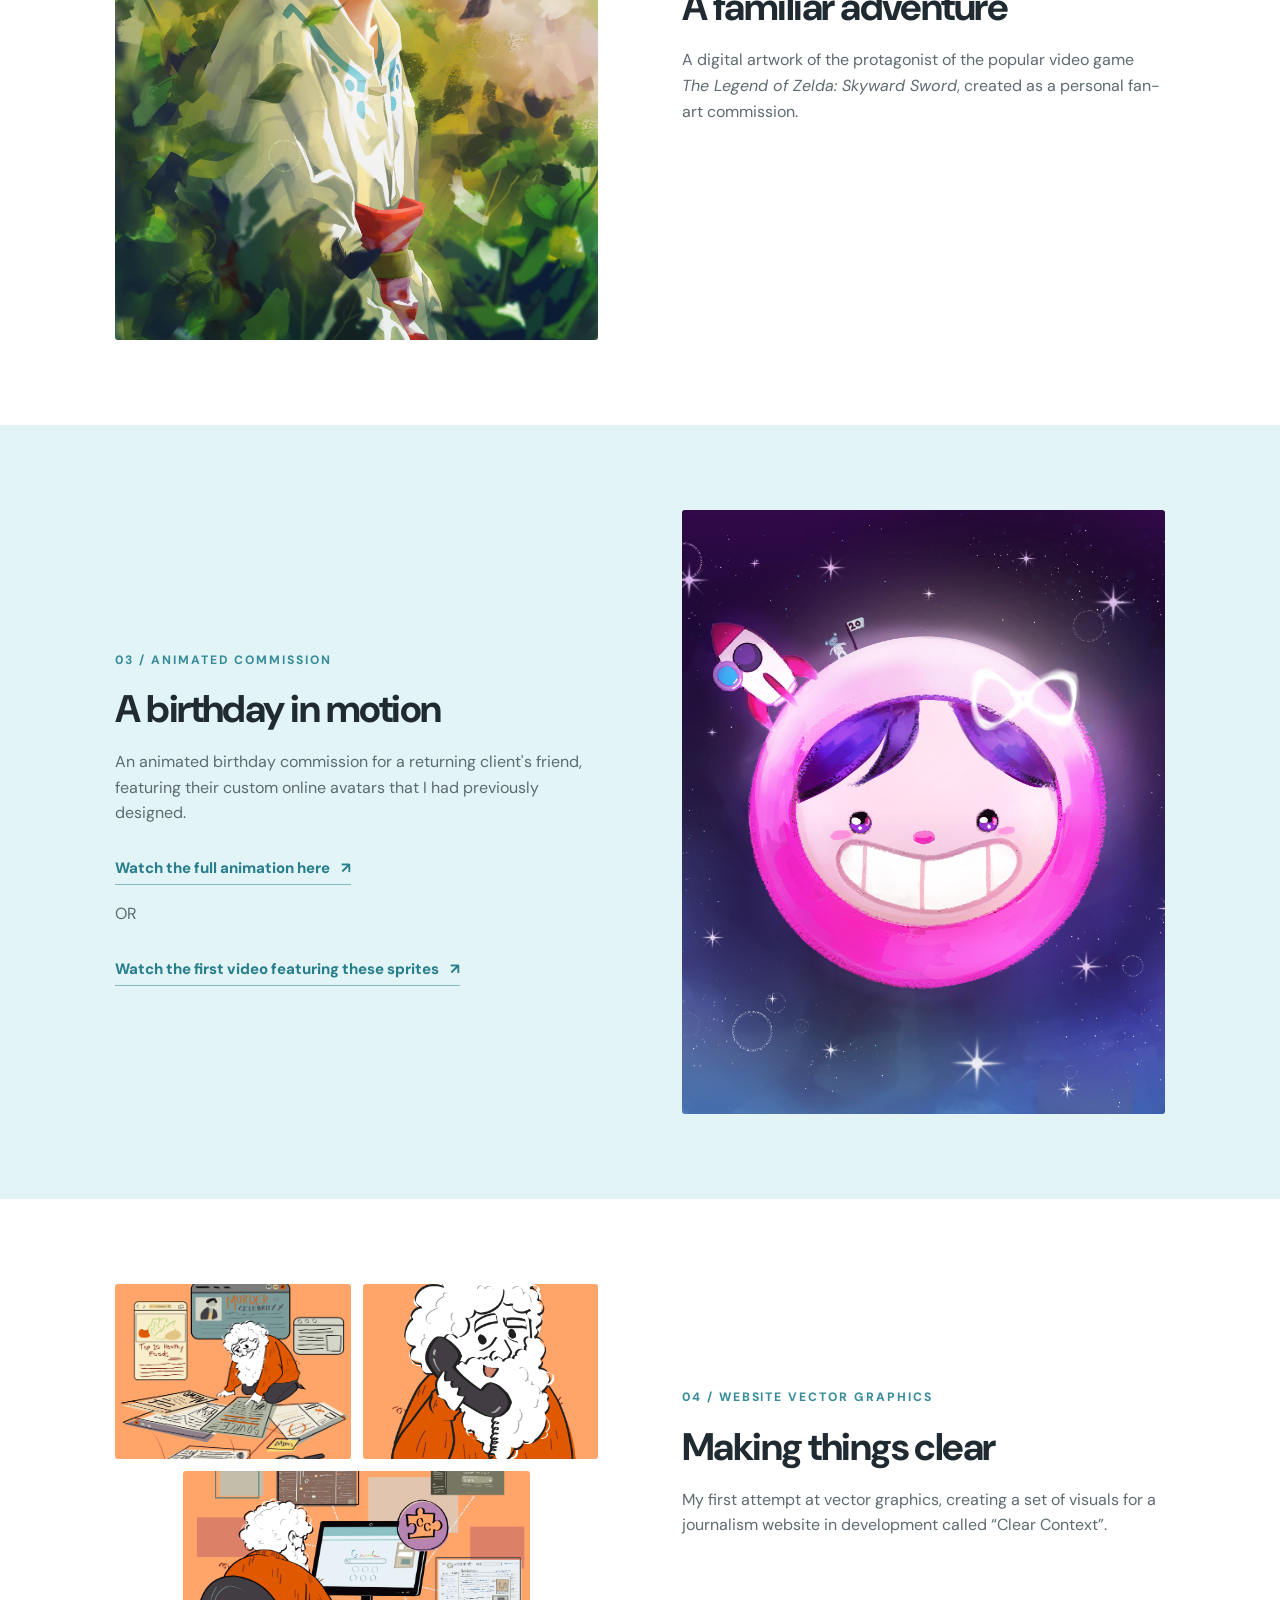
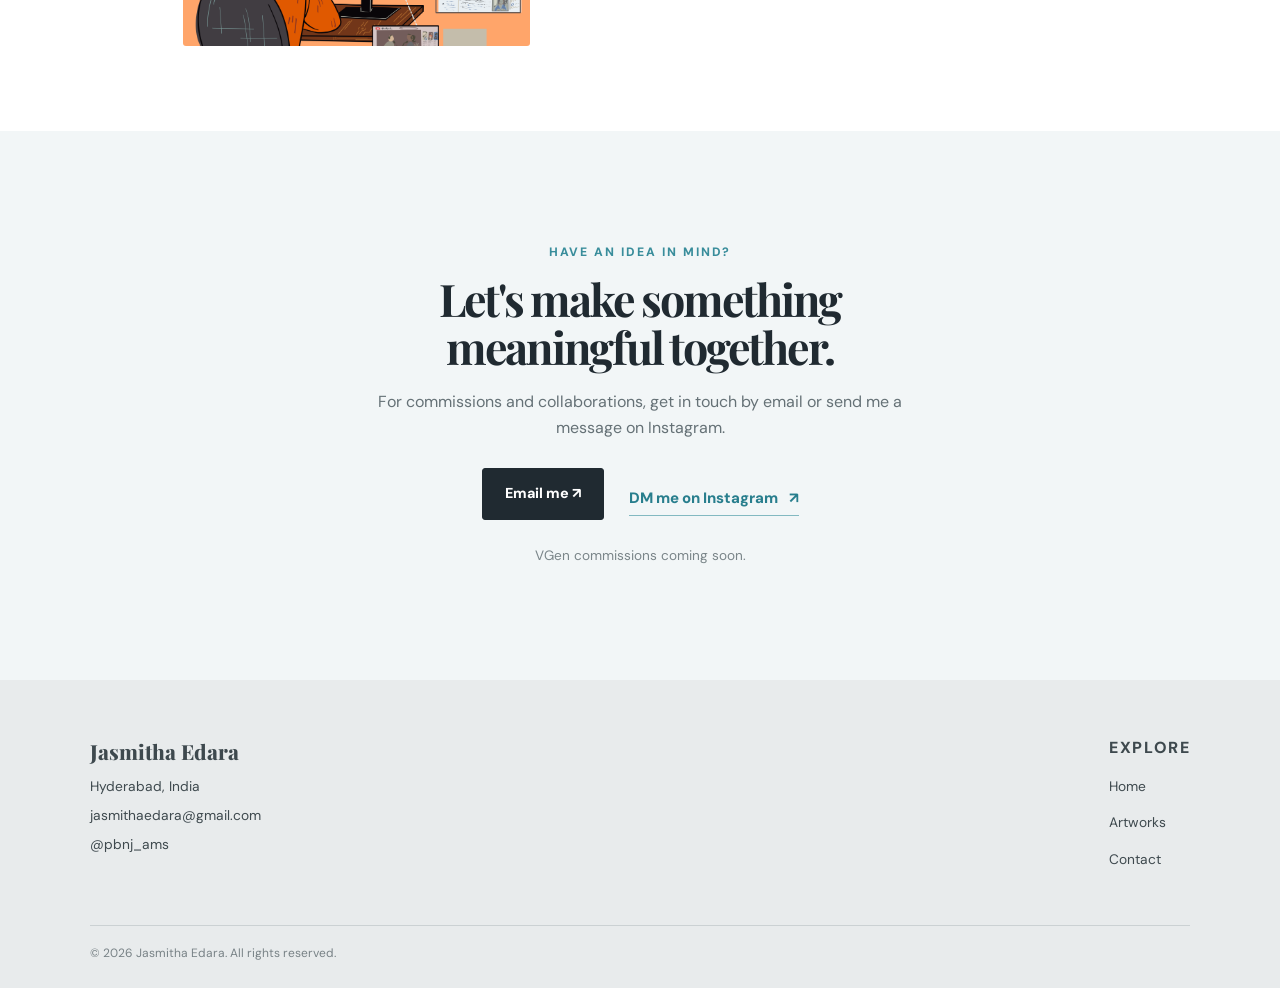
==== commit 4d2c8d71: "Update headings and work number in artworks page" ====
--- a/artworks_page.html
+++ b/artworks_page.html
@@ -21,7 +21,7 @@
     <main>
         <header class="page-intro">
             <p class="section-kicker">Selected work · Jan'26-Jul'26</p>
-            <h1>Artworks</h1>
+            <h2>Recent Commissions</h2>
             <p>A collection of hand-drawn digital art commissions, character work and creative experiments.</p>
         </header>
 
@@ -65,7 +65,7 @@
 
         <section class="artwork-row artwork-white reverse clear-context-row">
             <div class="artwork-copy">
-                <p class="work-number">04 / EDITORIAL GRAPHICS</p>
+                <p class="work-number">04 / WEBSITE VECTOR GRAPHICS</p>
                 <h2>Making things clear</h2>
                 <p>My first attempt at vector graphics, creating a set of visuals for a journalism website in development called “Clear Context”.</p>
             </div>
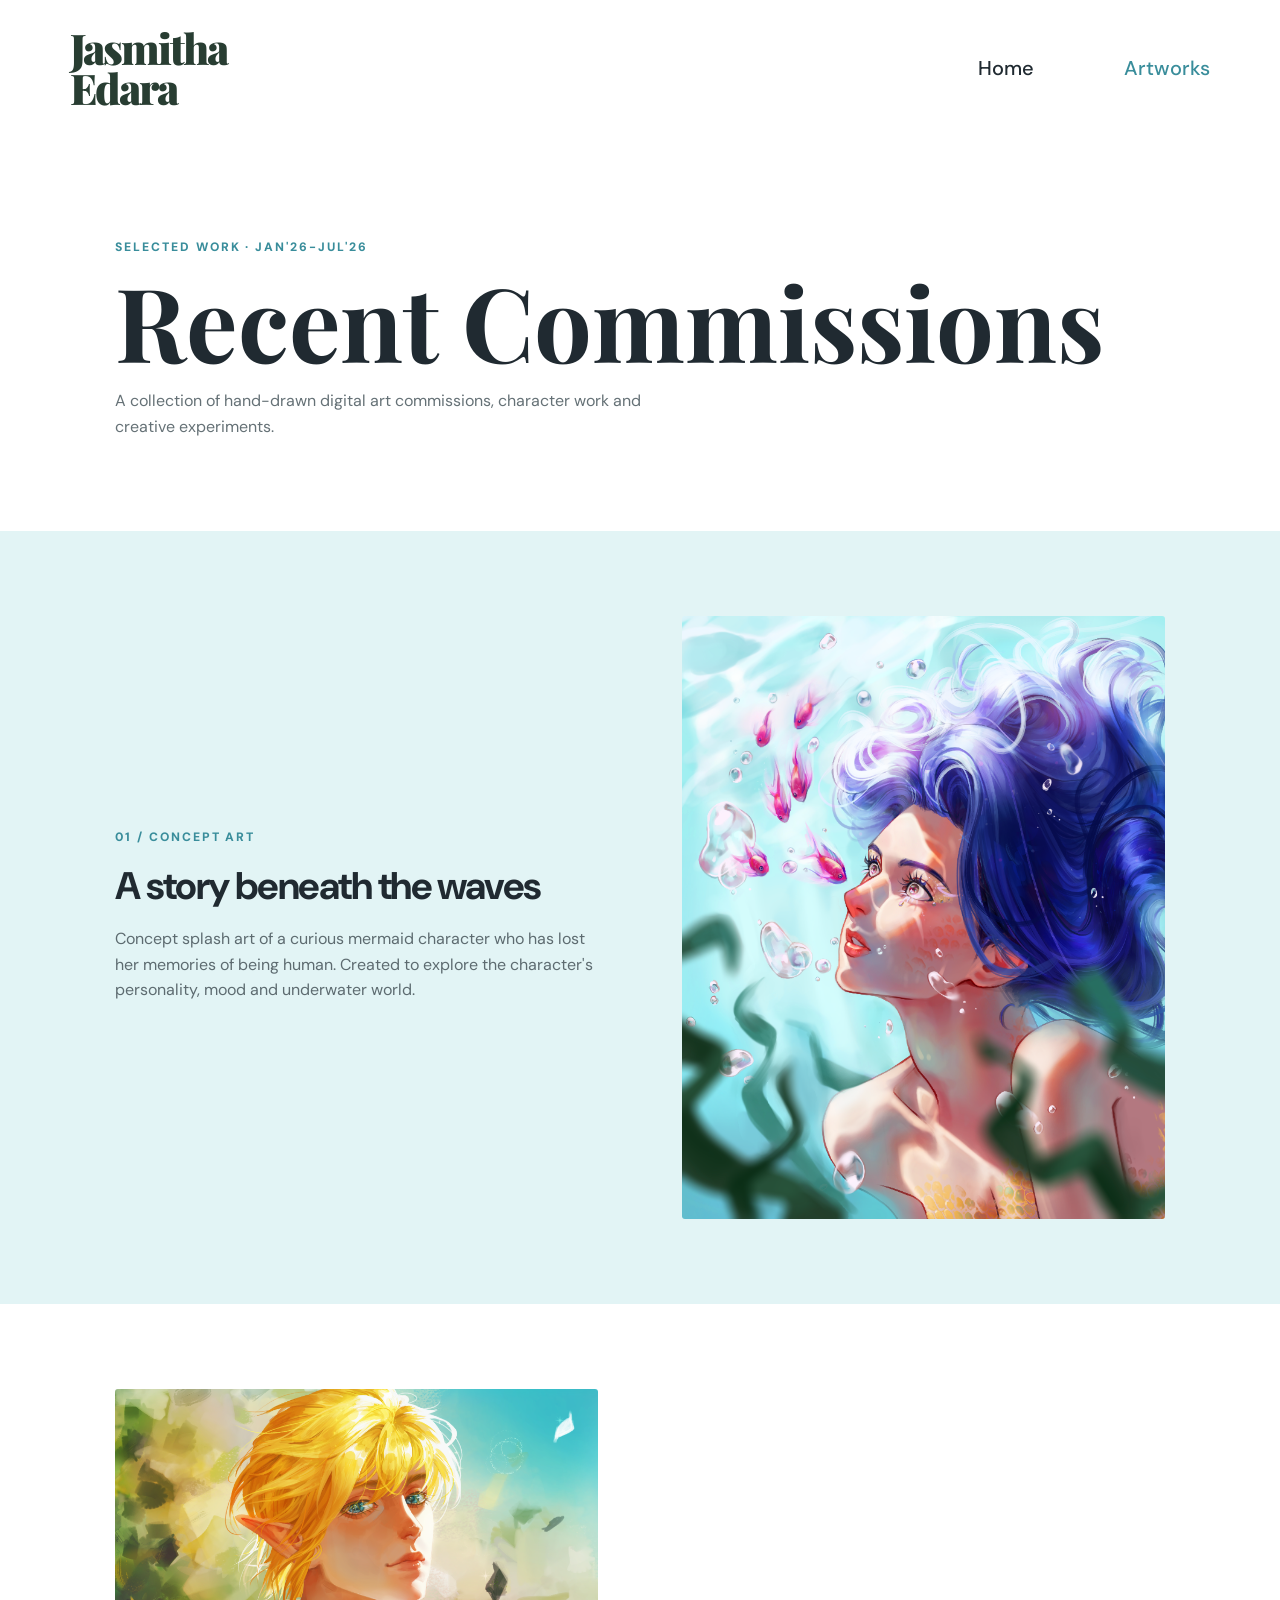
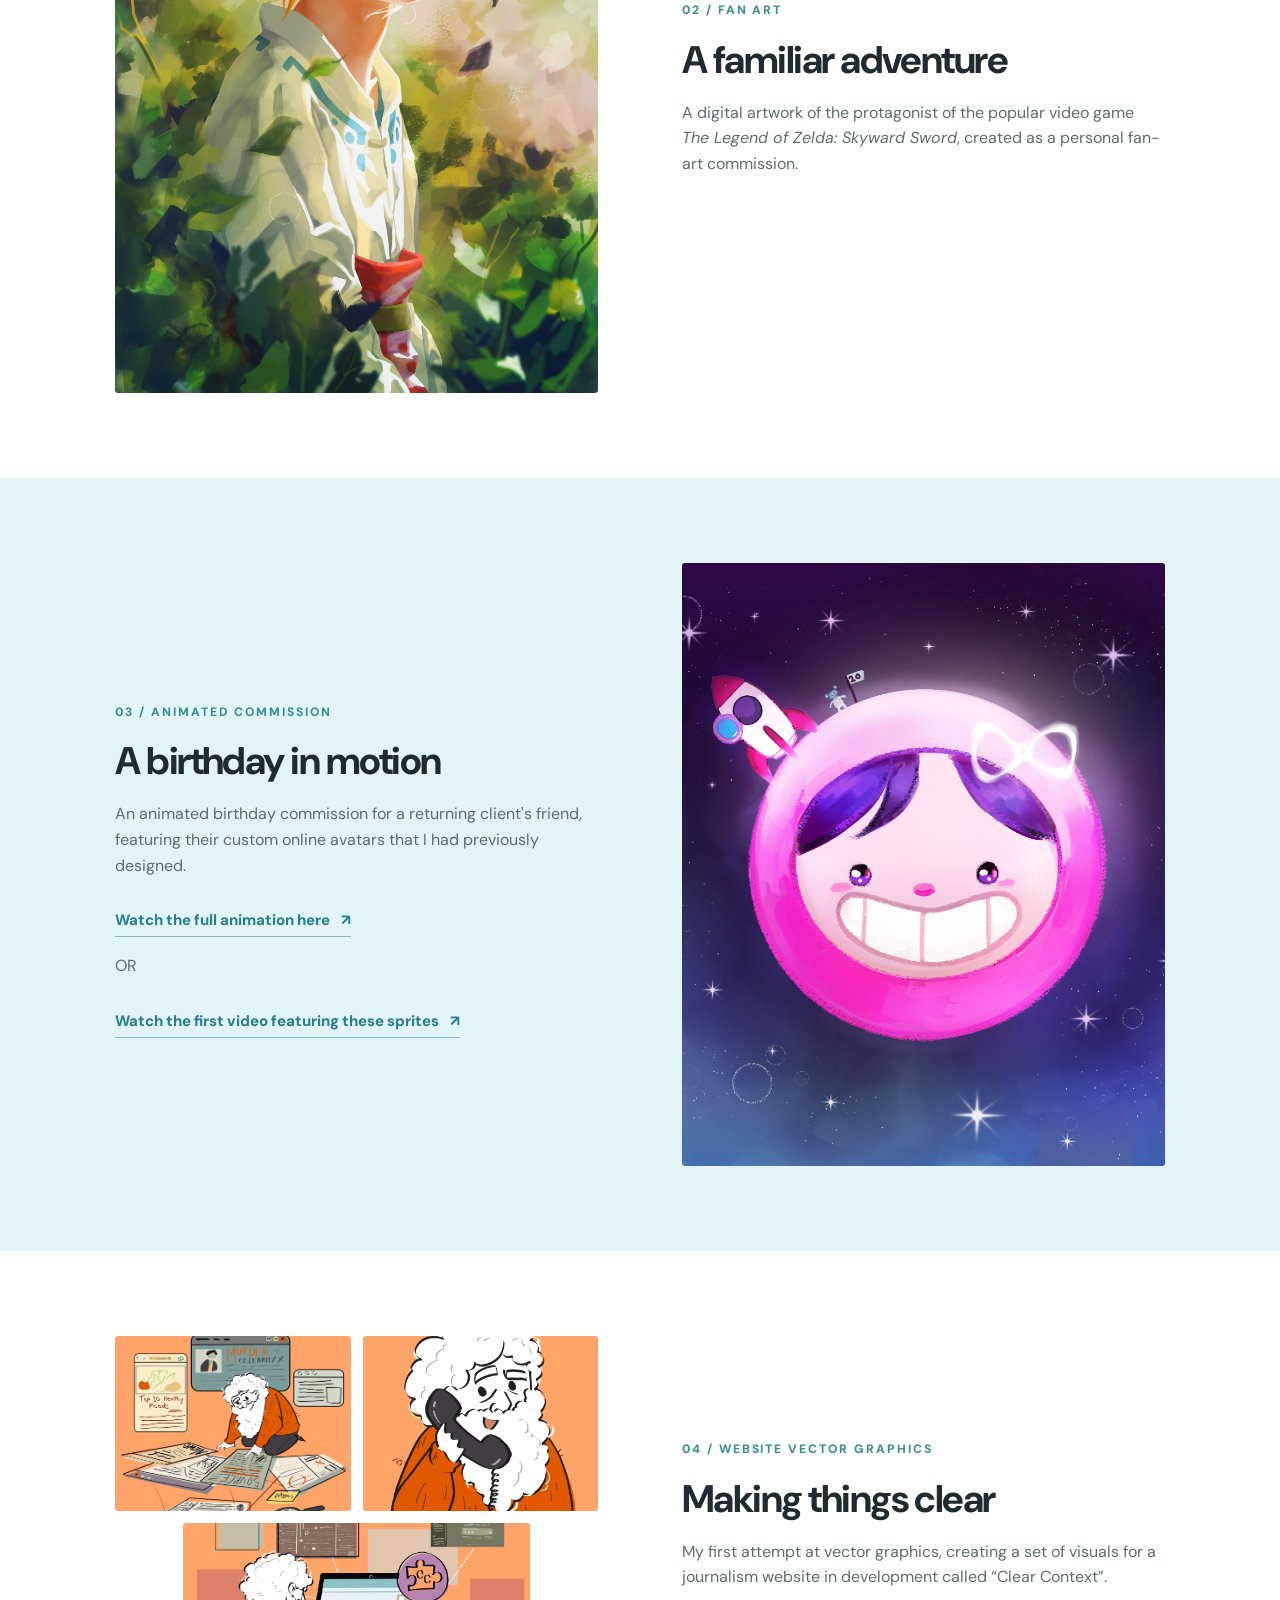
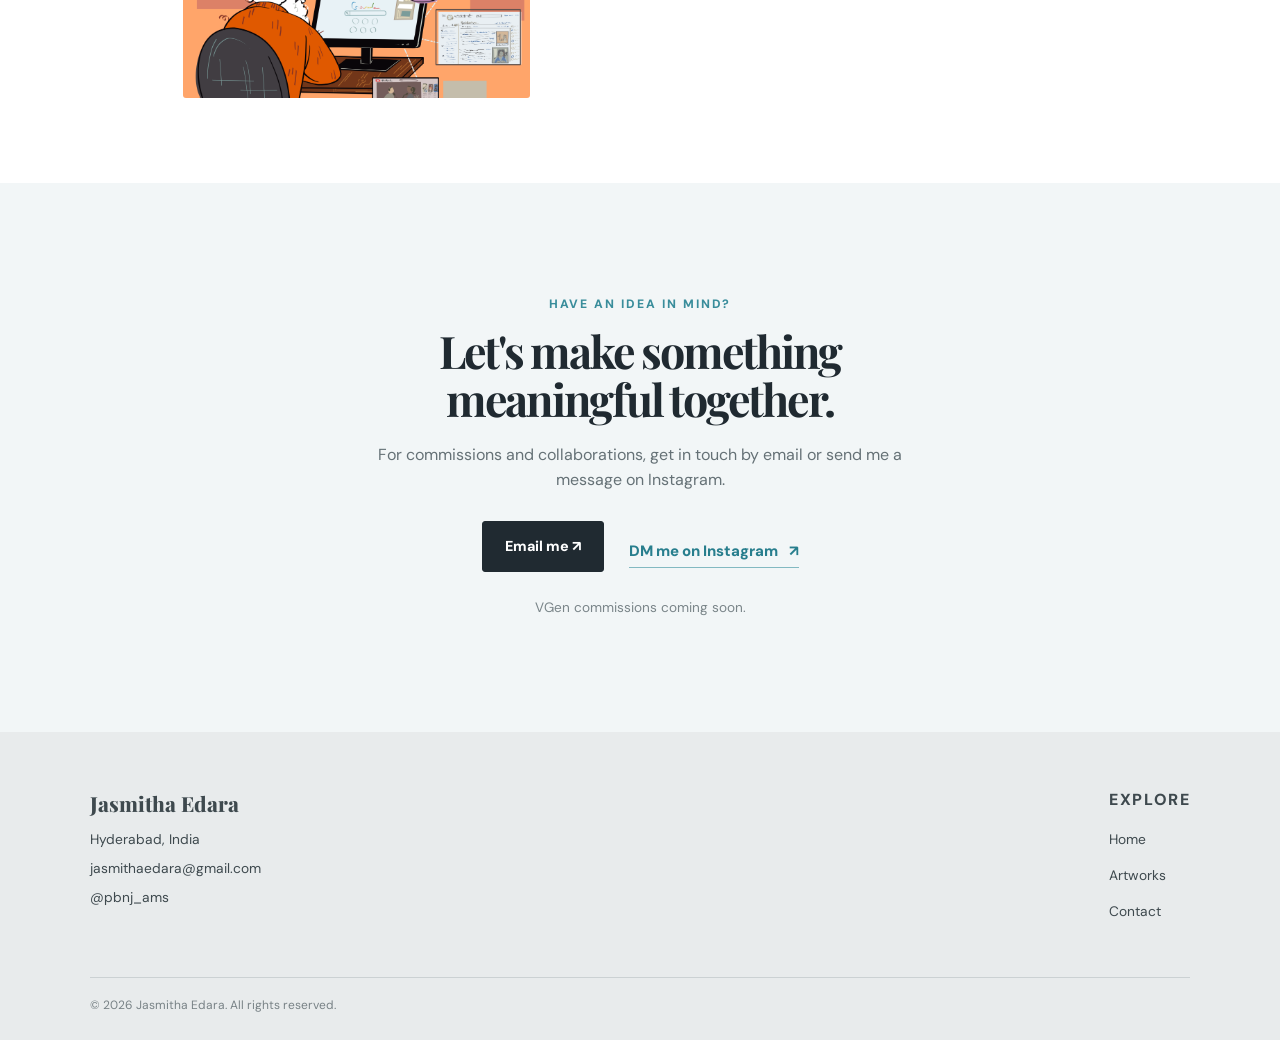
==== commit 8aff7ca5: "Update artworks_page.html" ====
--- a/artworks_page.html
+++ b/artworks_page.html
@@ -21,7 +21,7 @@
     <main>
         <header class="page-intro">
             <p class="section-kicker">Selected work · Jan'26-Jul'26</p>
-            <h2>Recent Commissions</h2>
+            <h1>Recent Commissions</h1>
             <p>A collection of hand-drawn digital art commissions, character work and creative experiments.</p>
         </header>
 
